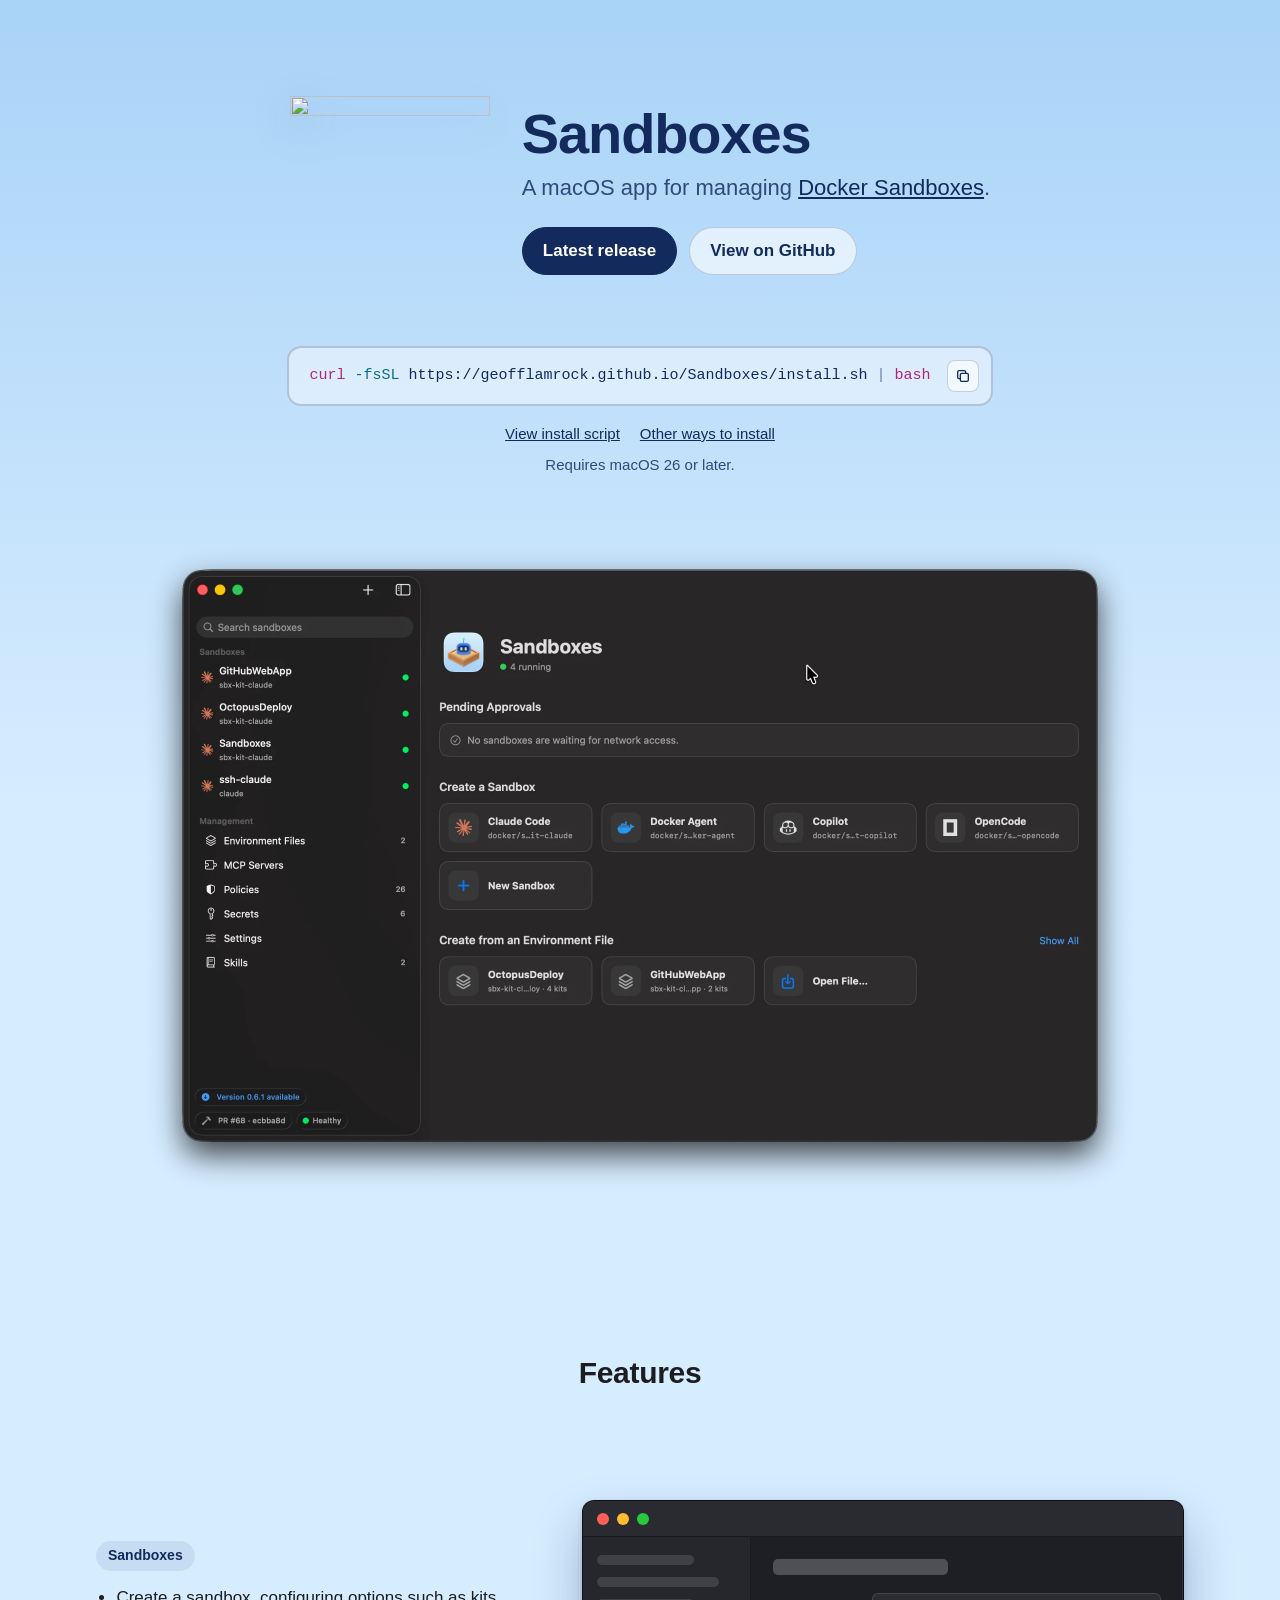
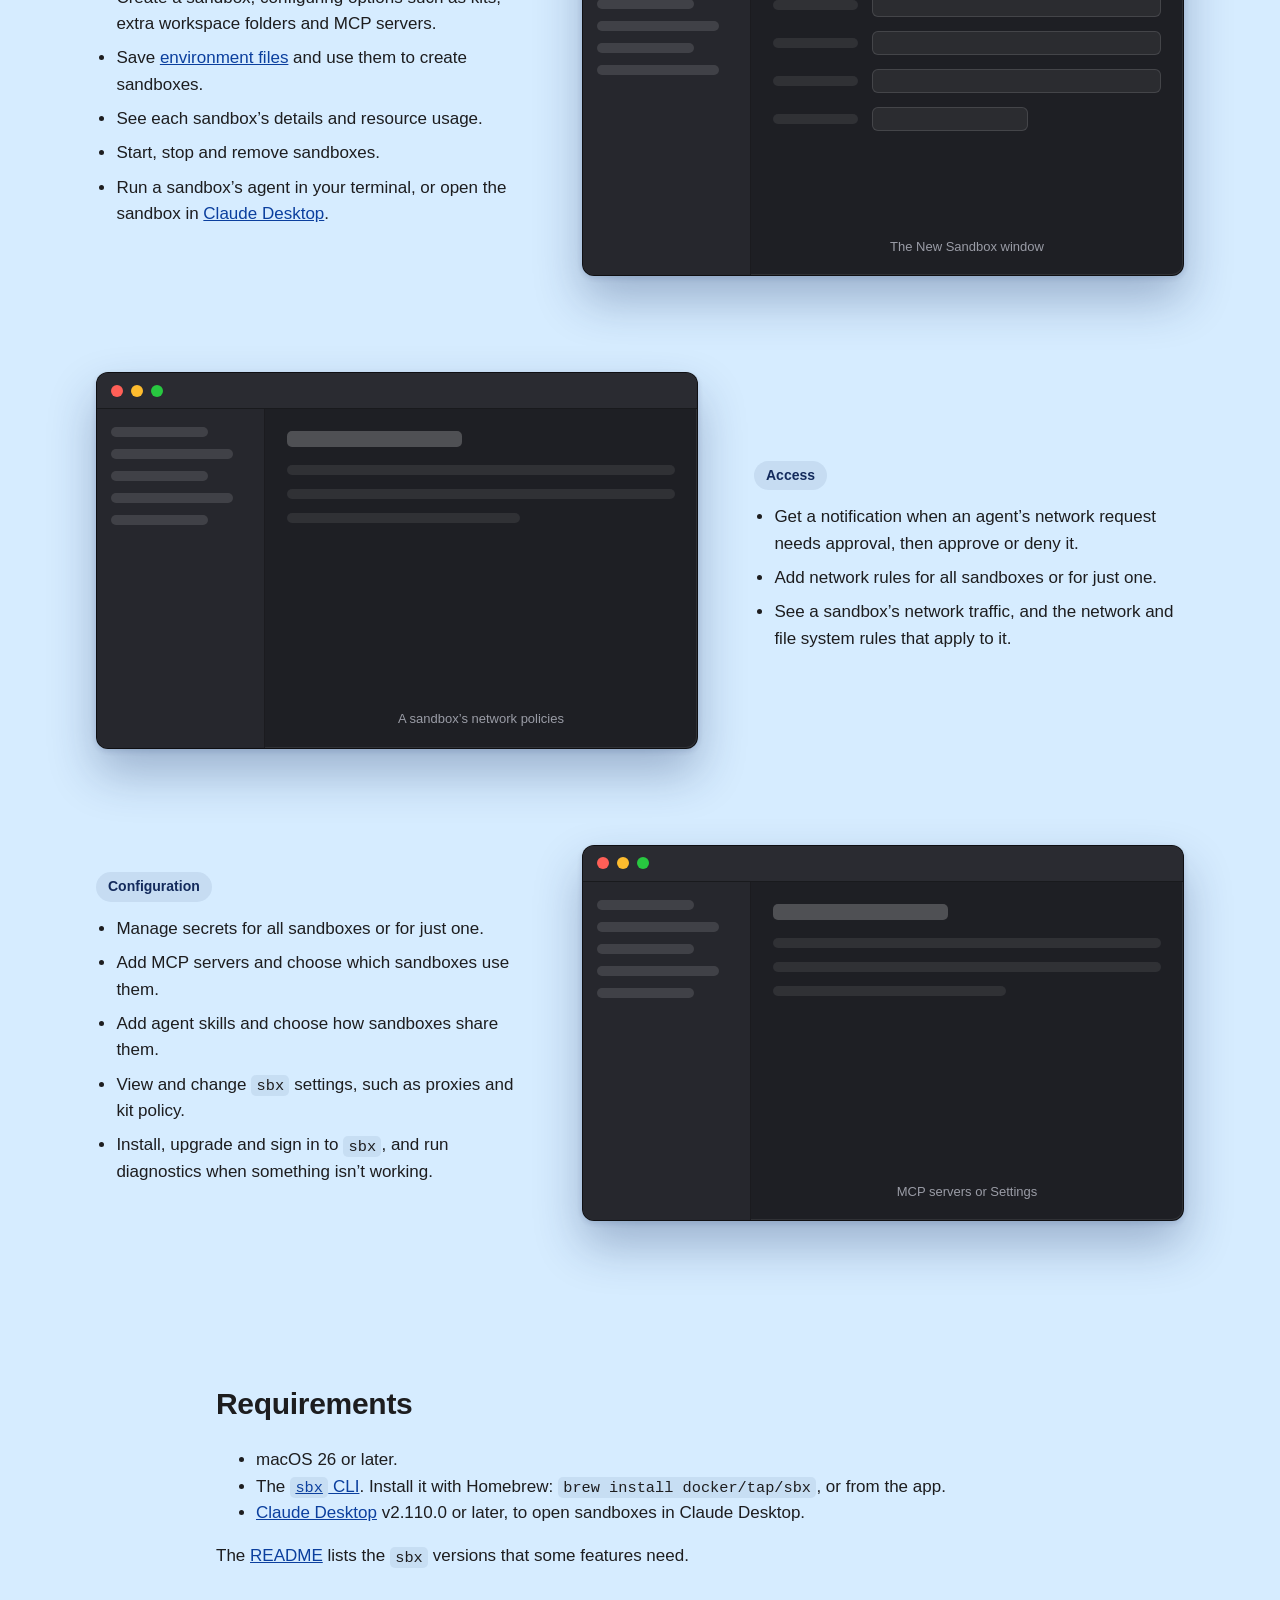
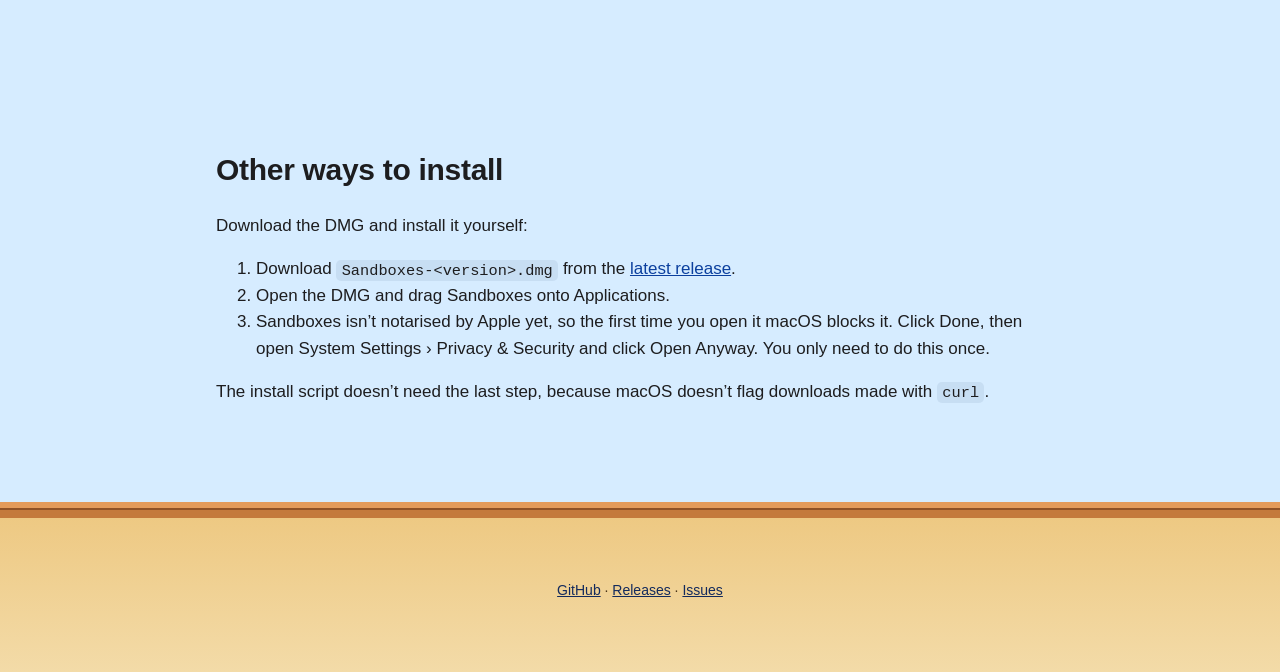
==== site/index.html @ f32b84ef "Remove the website's note about Docker The page's address, install command and GitHub links already " ====
<!doctype html>
<html lang="en">
<head>
  <meta charset="utf-8">
  <meta name="viewport" content="width=device-width, initial-scale=1">
  <title>Sandboxes</title>
  <meta name="description" content="A macOS app for managing Docker Sandboxes.">
  <link rel="icon" href="AppIcon.svg" type="image/svg+xml">
  <link rel="stylesheet" href="style.css">
</head>
<body>
  <header class="hero">
    <div class="inner">
      <div class="brand">
        <img class="artwork" src="AppIconArtwork.svg" alt="" width="200" height="186">
        <div class="brand-text">
          <h1>Sandboxes</h1>
          <p class="tagline">A macOS app for managing <a href="https://docs.docker.com/ai/sandboxes/">Docker Sandboxes</a>.</p>
          <div class="actions">
            <!-- .github/workflows/pages.yml fills in the latest release's version and page when it deploys. -->
            <a id="release" class="button primary" href="https://github.com/geofflamrock/Sandboxes/releases/latest">Latest release</a>
            <a class="button" href="https://github.com/geofflamrock/Sandboxes">View on GitHub</a>
          </div>
        </div>
      </div>

      <div id="install" class="install">
        <div class="install-command">
          <code id="install-command"><span class="tok-cmd">curl</span> <span class="tok-flag">-fsSL</span> <span class="tok-url">https://geofflamrock.github.io/Sandboxes/install.sh</span> <span class="tok-op">|</span> <span class="tok-cmd">bash</span></code>
          <button type="button" class="copy icon" data-copy="install-command" aria-label="Copy" title="Copy">
            <svg class="copy-icon" viewBox="0 0 24 24" aria-hidden="true"><rect x="8" y="8" width="12" height="12" rx="2"/><path d="M16 8V6a2 2 0 0 0-2-2H6a2 2 0 0 0-2 2v8a2 2 0 0 0 2 2h2"/></svg>
            <svg class="done-icon" viewBox="0 0 24 24" aria-hidden="true"><path d="M5 12.5l4.5 4.5L19 7.5"/></svg>
          </button>
        </div>
        <p class="links">
          <a href="https://github.com/geofflamrock/Sandboxes/blob/main/site/install.sh">View install script</a>
          <a href="#other-install">Other ways to install</a>
        </p>
        <p class="note">Requires macOS 26 or later.</p>
      </div>
    </div>

    <div class="inner wide">
      <!-- Window screenshots (Shift-Command-4, then Space) keep their own title
           bar and shadow. Their width and height are in points, half the
           Retina capture's pixels. -->
      <img class="shot main-shot" src="screenshots/main-window.webp" width="1000" height="657" alt="The Sandboxes main window, with four running sandboxes in the sidebar, and buttons to create a sandbox from an agent or an environment file">
    </div>
  </header>

  <main>
    <section id="features" class="band">
      <div class="inner wide">
        <h2 class="features-title">Features</h2>

        <div class="feature">
          <div class="feature-text">
            <h3 class="feature-label">Sandboxes</h3>
            <ul>
              <li>Create a sandbox, configuring options such as kits, extra workspace folders and MCP servers.</li>
              <li>Save <a href="https://docs.docker.com/ai/sandboxes/configuration/environment-files/">environment files</a> and use them to create sandboxes.</li>
              <li>See each sandbox’s details and resource usage.</li>
              <li>Start, stop and remove sandboxes.</li>
              <li>Run a sandbox’s agent in your terminal, or open the sandbox in <a href="https://claude.ai/download">Claude Desktop</a>.</li>
            </ul>
          </div>
          <figure class="window" role="img" aria-label="Screenshot to come: The New Sandbox window">
            <div class="window-bar"><span class="lights" aria-hidden="true"><i></i><i></i><i></i></span></div>
            <div class="window-body" aria-hidden="true">
              <div class="window-sidebar"><i></i><i></i><i></i><i></i><i></i><i></i></div>
              <div class="window-content form">
                <b></b>
                <div class="form-row"><i></i><u></u></div>
                <div class="form-row"><i></i><u></u></div>
                <div class="form-row"><i></i><u></u></div>
                <div class="form-row"><i></i><u class="short"></u></div>
                <span class="window-label">The New Sandbox window</span>
              </div>
            </div>
          </figure>
        </div>

        <div class="feature reverse">
          <div class="feature-text">
            <h3 class="feature-label">Access</h3>
            <ul>
              <li>Get a notification when an agent’s network request needs approval, then approve or deny it.</li>
              <li>Add network rules for all sandboxes or for just one.</li>
              <li>See a sandbox’s network traffic, and the network and file system rules that apply to it.</li>
            </ul>
          </div>
          <figure class="window" role="img" aria-label="Screenshot to come: A sandbox’s network policies">
            <div class="window-bar"><span class="lights" aria-hidden="true"><i></i><i></i><i></i></span></div>
            <div class="window-body" aria-hidden="true">
              <div class="window-sidebar"><i></i><i></i><i></i><i></i><i></i></div>
              <div class="window-content"><b></b><i></i><i></i><i class="short"></i><span class="window-label">A sandbox’s network policies</span></div>
            </div>
          </figure>
        </div>

        <div class="feature">
          <div class="feature-text">
            <h3 class="feature-label">Configuration</h3>
            <ul>
              <li>Manage secrets for all sandboxes or for just one.</li>
              <li>Add MCP servers and choose which sandboxes use them.</li>
              <li>Add agent skills and choose how sandboxes share them.</li>
              <li>View and change <code>sbx</code> settings, such as proxies and kit policy.</li>
              <li>Install, upgrade and sign in to <code>sbx</code>, and run diagnostics when something isn’t working.</li>
            </ul>
          </div>
          <figure class="window" role="img" aria-label="Screenshot to come: MCP servers or Settings">
            <div class="window-bar"><span class="lights" aria-hidden="true"><i></i><i></i><i></i></span></div>
            <div class="window-body" aria-hidden="true">
              <div class="window-sidebar"><i></i><i></i><i></i><i></i><i></i></div>
              <div class="window-content"><b></b><i></i><i></i><i class="short"></i><span class="window-label">MCP servers or Settings</span></div>
            </div>
          </figure>
        </div>
      </div>
    </section>

    <section id="requirements" class="band">
      <div class="inner">
        <h2>Requirements</h2>
        <ul>
          <li>macOS 26 or later.</li>
          <li>The <a href="https://docs.docker.com/ai/sandboxes/"><code>sbx</code> CLI</a>. Install it with Homebrew: <code>brew install docker/tap/sbx</code>, or from the app.</li>
          <li><a href="https://claude.ai/download">Claude Desktop</a> v2.110.0 or later, to open sandboxes in Claude Desktop.</li>
        </ul>
        <p>The <a href="https://github.com/geofflamrock/Sandboxes#requirements">README</a> lists the <code>sbx</code> versions that some features need.</p>
      </div>
    </section>

    <section id="other-install" class="band">
      <div class="inner">
        <h2>Other ways to install</h2>
        <p>Download the DMG and install it yourself:</p>
        <ol>
          <li>Download <code>Sandboxes-&lt;version&gt;.dmg</code> from the <a href="https://github.com/geofflamrock/Sandboxes/releases/latest">latest release</a>.</li>
          <li>Open the DMG and drag Sandboxes onto Applications.</li>
          <li>Sandboxes isn’t notarised by Apple yet, so the first time you open it macOS blocks it. Click Done, then open System Settings › Privacy &amp; Security and click Open Anyway. You only need to do this once.</li>
        </ol>
        <p>The install script doesn’t need the last step, because macOS doesn’t flag downloads made with <code>curl</code>.</p>
      </div>
    </section>
  </main>

  <footer>
    <div class="inner">
      <p><a href="https://github.com/geofflamrock/Sandboxes">GitHub</a> · <a href="https://github.com/geofflamrock/Sandboxes/releases">Releases</a> · <a href="https://github.com/geofflamrock/Sandboxes/issues">Issues</a></p>
    </div>
  </footer>

  <script>
    for (const button of document.querySelectorAll("button.copy")) {
      button.addEventListener("click", () => {
        const text = document.getElementById(button.dataset.copy).textContent;
        navigator.clipboard.writeText(text).then(() => {
          // Show a tick for a moment.
          button.classList.add("copied");
          setTimeout(() => { button.classList.remove("copied"); }, 1500);
        });
      });
    }
  </script>
</body>
</html>
---- site/style.css ----
/* Colours come from the app icon: the sky (#D6ECFF to #A9D3F7), the robot's
   navy visor (#132A5C) and blues, and the sand and wood. */
:root {
  /* Light only, so the sky looks the same everywhere. */
  color-scheme: light;
  --text: #1d1d1f;
  --muted: #3d4a5c;
  --border: rgb(19 42 92 / 0.18);
  /* Darker than the icon's blue so links are readable on the sky. */
  --accent: #0b3f9e;
  --code-bg: rgb(19 42 92 / 0.07);
  --surface: #ffffff;
  /* Like a real sky, the page is darkest at the top: the icon's darker sky
     fades to its light sky, which continues down to the footer. The footer
     is the sandbox: a wooden rim like the icon's, then its sand. */
  --sky-dark: #a9d3f7;
  --sky-light: #d6ecff;
  --sand-top: #edc77f;
  --sand-bottom: #f3dba8;
  --wood-top: #e39b5b;
  --wood-side: #c47a3c;
  --wood-seam: #8f5226;
  --sand-text: #4a3418;
  /* The header's text and controls, which sit on the sky. */
  --hero-text: #132a5c;
  --hero-muted: #2f4a7a;
  --button-bg: rgb(255 255 255 / 0.6);
  --button-border: rgb(19 42 92 / 0.2);
  --button-hover: rgb(255 255 255 / 0.9);
  --primary-bg: #132a5c;
  --primary-text: #ffffff;
  --command-bg: rgb(255 255 255 / 0.45);
  --command-border: rgb(19 42 92 / 0.22);
  --tok-cmd: #b4237a;
  --tok-flag: #0b6e86;
  --tok-op: #6b7fa6;
  --copied: #1e8e4e;
}

* {
  box-sizing: border-box;
}

html {
  scroll-behavior: smooth;
}

/* The sky lightens from the top until a little below the header. The column
   layout keeps the footer at the bottom of a window taller than the page. */
body {
  display: flex;
  flex-direction: column;
  min-height: 100vh;
  margin: 0;
  background: linear-gradient(var(--sky-dark), var(--sky-light) 800px) top / 100% 800px no-repeat var(--sky-light);
  color: var(--text);
  font: 17px/1.55 -apple-system, BlinkMacSystemFont, "SF Pro Text", "Helvetica Neue", Helvetica, Arial, sans-serif;
}

a {
  color: var(--accent);
}

code {
  font: 0.9em ui-monospace, "SF Mono", Menlo, monospace;
  background: var(--code-bg);
  padding: 0.1em 0.35em;
  border-radius: 5px;
}

.inner {
  max-width: 880px;
  margin: 0 auto;
  padding: 0 16px;
}

/* Wider, for the feature rows with screenshots. */
.inner.wide {
  max-width: 1120px;
}

.hero {
  color: var(--hero-text);
  padding: 96px 0 72px;
}

.hero a {
  color: var(--hero-text);
}

.brand {
  display: flex;
  align-items: center;
  justify-content: center;
  gap: 32px;
}

.artwork {
  flex: none;
  width: 200px;
  height: auto;
  filter: drop-shadow(0 12px 20px rgb(19 42 92 / 0.18));
}

h1 {
  font-size: 56px;
  line-height: 1.1;
  letter-spacing: -0.02em;
  margin: 0 0 6px;
}

.tagline {
  font-size: 22px;
  color: var(--hero-muted);
  margin: 0 0 22px;
}

.actions {
  display: flex;
  flex-wrap: wrap;
  gap: 12px;
}

.button {
  display: inline-block;
  padding: 10px 20px;
  border-radius: 999px;
  border: 1px solid var(--button-border);
  background: var(--button-bg);
  color: var(--hero-text);
  font-weight: 600;
  text-decoration: none;
}

.hero .button.primary {
  background: var(--primary-bg);
  border-color: var(--primary-bg);
  color: var(--primary-text);
}

.install {
  display: flex;
  flex-direction: column;
  align-items: center;
  margin-top: 64px;
}

.install .links {
  justify-content: center;
  margin: 16px 0 0;
}

.note {
  color: var(--hero-muted);
  font-size: 15px;
  margin: 8px 0 0;
}

/* A translucent box on the sky, only as wide as the command. The command
   wraps rather than scrolls on narrow windows, breaking inside the URL only
   when it doesn't fit on a line of its own. */
.install-command {
  display: flex;
  align-items: center;
  gap: 16px;
  width: fit-content;
  max-width: 100%;
  padding: 12px 12px 12px 20px;
  background: var(--command-bg);
  border: 2px solid var(--command-border);
  border-radius: 14px;
  backdrop-filter: blur(8px);
}

.install-command code {
  min-width: 0;
  overflow-wrap: anywhere;
  font-size: 15px;
  line-height: 1.6;
  padding: 0;
  background: none;
  color: var(--hero-text);
}

.tok-cmd {
  color: var(--tok-cmd);
}

.tok-flag {
  color: var(--tok-flag);
}

.tok-url {
  color: var(--hero-text);
}

.tok-op {
  color: var(--tok-op);
}

.links {
  display: flex;
  flex-wrap: wrap;
  gap: 8px 20px;
  font-size: 15px;
}

.band {
  position: relative;
  padding: 80px 0;
}

h2 {
  font-size: 30px;
  letter-spacing: -0.01em;
  margin: 0 0 20px;
}

/* One heading over all the feature rows, centred over both columns. */
.features-title {
  margin-bottom: 56px;
  text-align: center;
}

/* Each row has a small label rather than a heading of its own. */
.feature-label {
  display: inline-block;
  margin: 0 0 14px;
  padding: 4px 12px;
  border-radius: 999px;
  background: rgb(19 42 92 / 0.08);
  color: var(--hero-text);
  font-size: 14px;
  font-weight: 600;
}

/* Feature rows: text on one side and a screenshot on the other, switching
   sides each row. On phones the text comes first, then the screenshot. */
.feature {
  display: grid;
  grid-template-columns: minmax(0, 5fr) minmax(0, 7fr);
  align-items: center;
  gap: 56px;
  padding: 48px 0;
}

/* The section's own padding spaces the first and last rows. */
.feature:first-child {
  padding-top: 0;
}

.feature:last-child {
  padding-bottom: 0;
}

.feature.reverse {
  grid-template-columns: minmax(0, 7fr) minmax(0, 5fr);
}

.feature.reverse .feature-text {
  order: 2;
}

.feature ul {
  margin: 0;
  padding-left: 1.2em;
}

.feature li {
  margin-bottom: 8px;
}

/* A real window screenshot includes its own title bar and shadow. */
.shot {
  display: block;
  width: 100%;
  height: auto;
}

/* A placeholder drawn as a macOS window in dark mode, to match the
   screenshots: a title bar with the window controls, a sidebar and a few
   lines of content. */
.window {
  display: flex;
  flex-direction: column;
  aspect-ratio: 16 / 10;
  margin: 0;
  background: #1e1f24;
  border: 1px solid rgb(0 0 0 / 0.5);
  border-radius: 12px;
  box-shadow: 0 24px 48px rgb(19 42 92 / 0.3), 0 2px 6px rgb(19 42 92 / 0.15), inset 0 0 0 1px rgb(255 255 255 / 0.08);
  overflow: hidden;
}

.window-bar {
  display: flex;
  flex: none;
  align-items: center;
  height: 36px;
  padding-left: 14px;
  background: #2a2b31;
  border-bottom: 1px solid rgb(0 0 0 / 0.4);
}

.lights {
  display: flex;
  gap: 8px;
}

.lights i {
  width: 12px;
  height: 12px;
  border-radius: 50%;
  background: #ff5f57;
}

.lights i:nth-child(2) {
  background: #febc2e;
}

.lights i:nth-child(3) {
  background: #28c840;
}

.window-body {
  display: flex;
  flex: 1;
  min-height: 0;
}

.window-sidebar {
  display: flex;
  flex-direction: column;
  gap: 12px;
  width: 28%;
  padding: 18px 14px;
  background: #26272d;
  border-right: 1px solid rgb(0 0 0 / 0.3);
}

.window-sidebar i,
.window-content i,
.window-content b {
  display: block;
  height: 10px;
  border-radius: 5px;
  background: rgb(255 255 255 / 0.12);
}

.window-sidebar i:nth-child(odd) {
  width: 70%;
}

.window-sidebar i:nth-child(even) {
  width: 88%;
}

.window-content {
  position: relative;
  display: flex;
  flex: 1;
  flex-direction: column;
  gap: 14px;
  padding: 22px;
}

.window-content b {
  width: 45%;
  height: 16px;
  margin-bottom: 4px;
  background: rgb(255 255 255 / 0.22);
}

.window-content i {
  background: rgb(255 255 255 / 0.08);
}

.window-content i.short {
  width: 60%;
}

/* The New Sandbox window's form: a label and a field on each row. */
.form-row {
  display: flex;
  align-items: center;
  gap: 14px;
}

.window-content .form-row i {
  flex: none;
  width: 22%;
}

.form-row u {
  display: block;
  flex: 1;
  height: 24px;
  border: 1px solid rgb(255 255 255 / 0.12);
  border-radius: 6px;
  background: rgb(255 255 255 / 0.06);
}

.form-row u.short {
  flex: 0 0 40%;
}

/* The main window's screenshot, centred below the install command. */
.main-shot {
  max-width: 1000px;
  margin: 64px auto 0;
}

.window-label {
  position: absolute;
  right: 0;
  bottom: 18px;
  left: 0;
  color: #9a9ca6;
  font-size: 13px;
  text-align: center;
}

.copy {
  flex: none;
  font: inherit;
  font-size: 14px;
  padding: 5px 12px;
  border-radius: 999px;
  border: 1px solid var(--border);
  background: var(--surface);
  color: var(--text);
  cursor: pointer;
}

.copy.icon {
  display: grid;
  place-items: center;
  width: 32px;
  height: 32px;
  padding: 0;
  border-radius: 8px;
  border-color: var(--button-border);
  background: var(--button-bg);
  color: var(--hero-text);
}

.copy.icon:hover {
  background: var(--button-hover);
}

.copy.icon svg {
  width: 16px;
  height: 16px;
  fill: none;
  stroke: currentColor;
  stroke-width: 2;
  stroke-linecap: round;
  stroke-linejoin: round;
}

.copy.icon .done-icon,
.copy.icon.copied .copy-icon {
  display: none;
}

.copy.icon.copied .done-icon {
  display: block;
  color: var(--copied);
}

/* The footer is the sandbox: the rim's top and front, with a seam between
   them as on the icon's walls, then the sand, lighter towards the bottom. */
footer {
  margin-top: auto;
  background:
    linear-gradient(var(--wood-top) 0 6px, var(--wood-seam) 6px 8px, var(--wood-side) 8px 16px) top / 100% 16px no-repeat,
    linear-gradient(var(--sand-top), var(--sand-bottom)) var(--sand-bottom);
  color: var(--sand-text);
  text-align: center;
  font-size: 14px;
  padding: 64px 0 56px;
}

footer a {
  color: var(--hero-text);
}

/* Sections slide up and fade in as they scroll into view, tied to the scroll
   position, so they slide back out when scrolled up again. Screenshots start
   a little after their text. Browsers without scroll-driven animations, and
   visitors with Reduce Motion on, see everything in place. Each one starts
   as it comes into view and settles once it's a little way up the window, so
   the movement happens where it can be seen; that's early enough for the
   sections near the bottom of the page to finish too. */
@keyframes slide-up {
  from {
    opacity: 0;
    transform: translateY(24px);
  }
}

@supports (animation-timeline: view()) {
  @media (prefers-reduced-motion: no-preference) {
    .features-title,
    .feature-text,
    .feature > .window,
    .feature > .shot,
    #requirements .inner,
    #other-install .inner {
      animation: slide-up ease-out both;
      animation-timeline: view();
      animation-range: entry 10% cover 25%;
    }

    .feature > .window,
    .feature > .shot {
      animation-range: entry 20% cover 32%;
    }
  }
}

/* When the page loads, the sandbox rises into place, then the title, the
   install command and the main screenshot fade up one after another. The
   sandbox has settled before the robot starts peeking out of it at 1.2
   seconds (PEEK_DELAY in scripts/generate-app-icon.py). */
@keyframes fade-up {
  from {
    opacity: 0;
    transform: translateY(12px);
  }
}

@keyframes rise-in {
  from {
    opacity: 0;
    transform: translateY(20px) scale(0.94);
  }
}

@media (prefers-reduced-motion: no-preference) {
  .artwork {
    animation: rise-in 0.7s cubic-bezier(0.2, 0.8, 0.3, 1) both;
  }

  .brand-text,
  .install,
  .main-shot {
    animation: fade-up 0.6s ease-out both;
  }

  .brand-text {
    animation-delay: 0.15s;
  }

  .install {
    animation-delay: 0.3s;
  }

  .main-shot {
    animation-delay: 0.45s;
  }
}

/* Below this width two columns get too narrow, so the rows stack. */
@media (max-width: 820px) {
  .feature,
  .feature.reverse {
    grid-template-columns: minmax(0, 1fr);
    gap: 24px;
    padding: 32px 0;
  }

  .feature.reverse .feature-text {
    order: 0;
  }
}

@media (max-width: 640px) {
  .hero {
    padding: 56px 0 48px;
  }

  .brand {
    flex-direction: column;
    gap: 16px;
    text-align: center;
  }

  .artwork {
    width: 150px;
  }

  .actions {
    justify-content: center;
  }

  h1 {
    font-size: 42px;
  }

  .tagline {
    font-size: 19px;
  }

  .band {
    padding: 56px 0;
  }

  .main-shot {
    margin-top: 40px;
  }
}
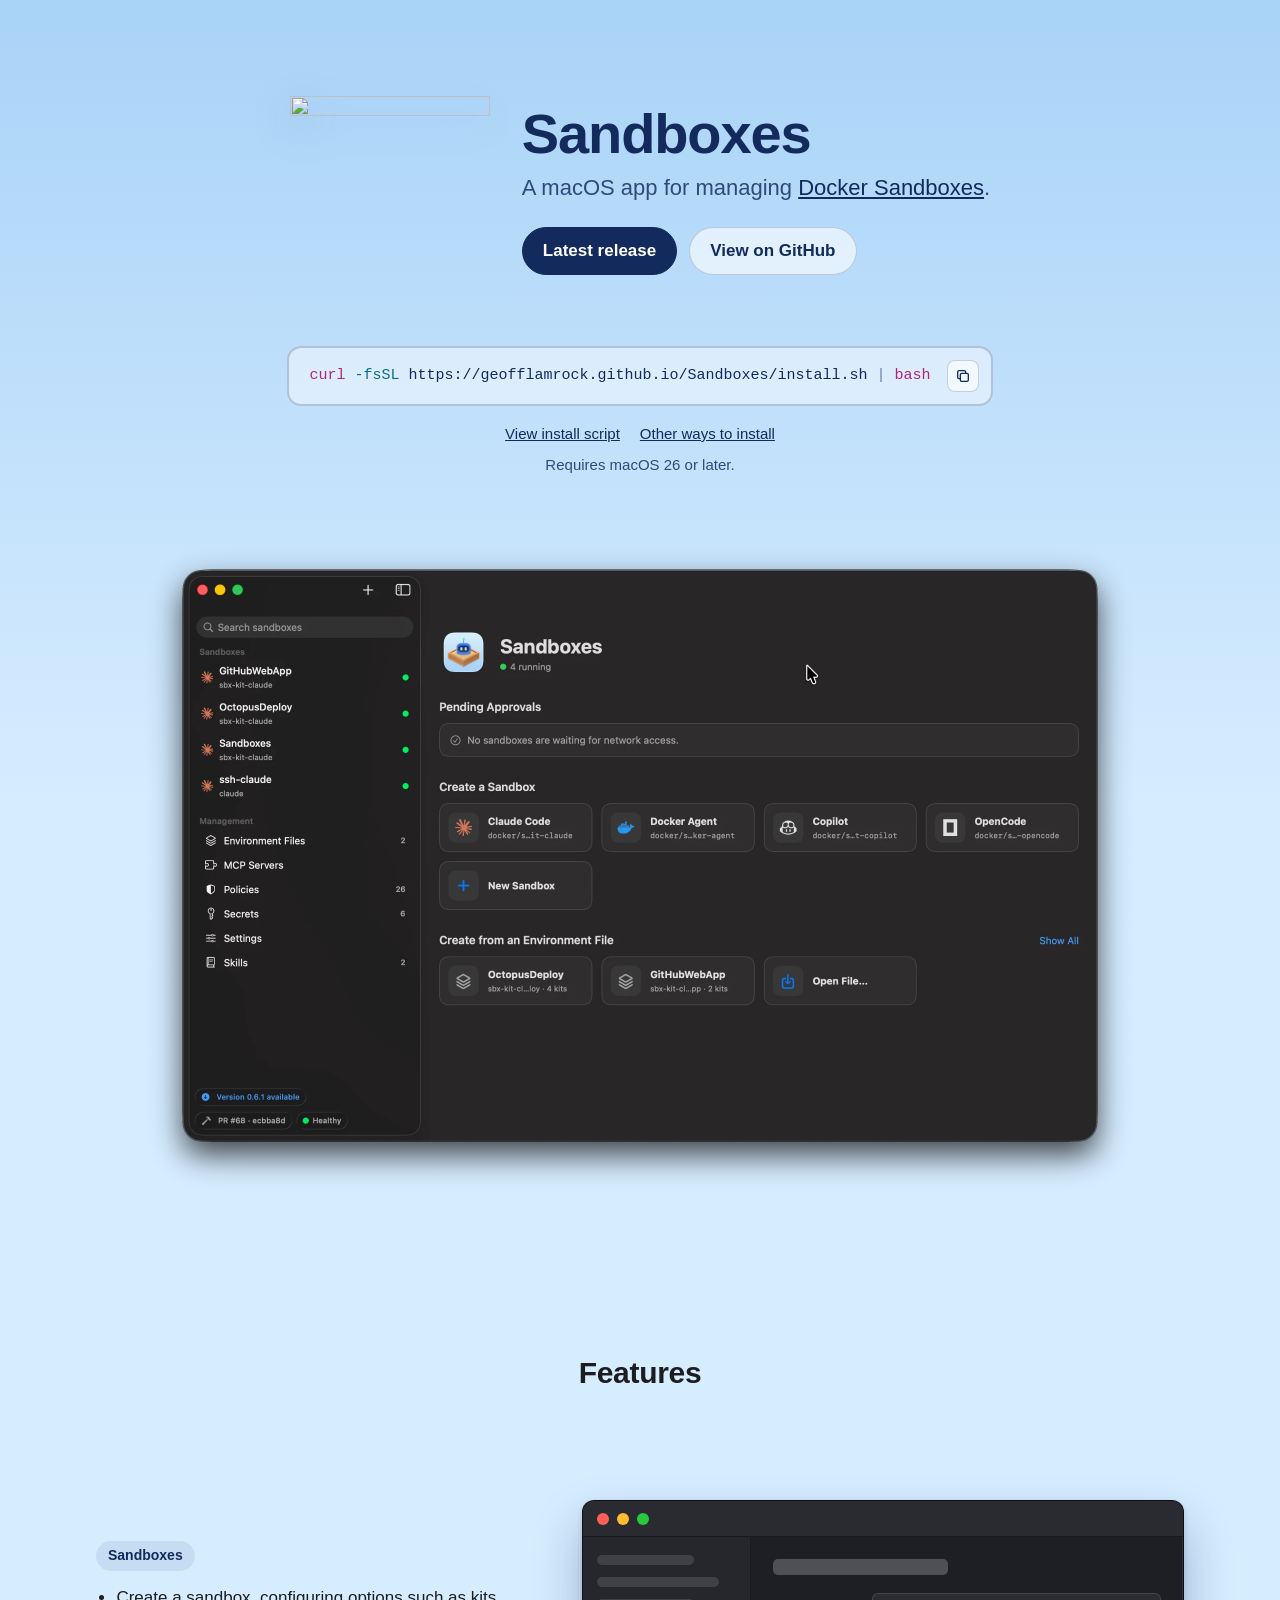
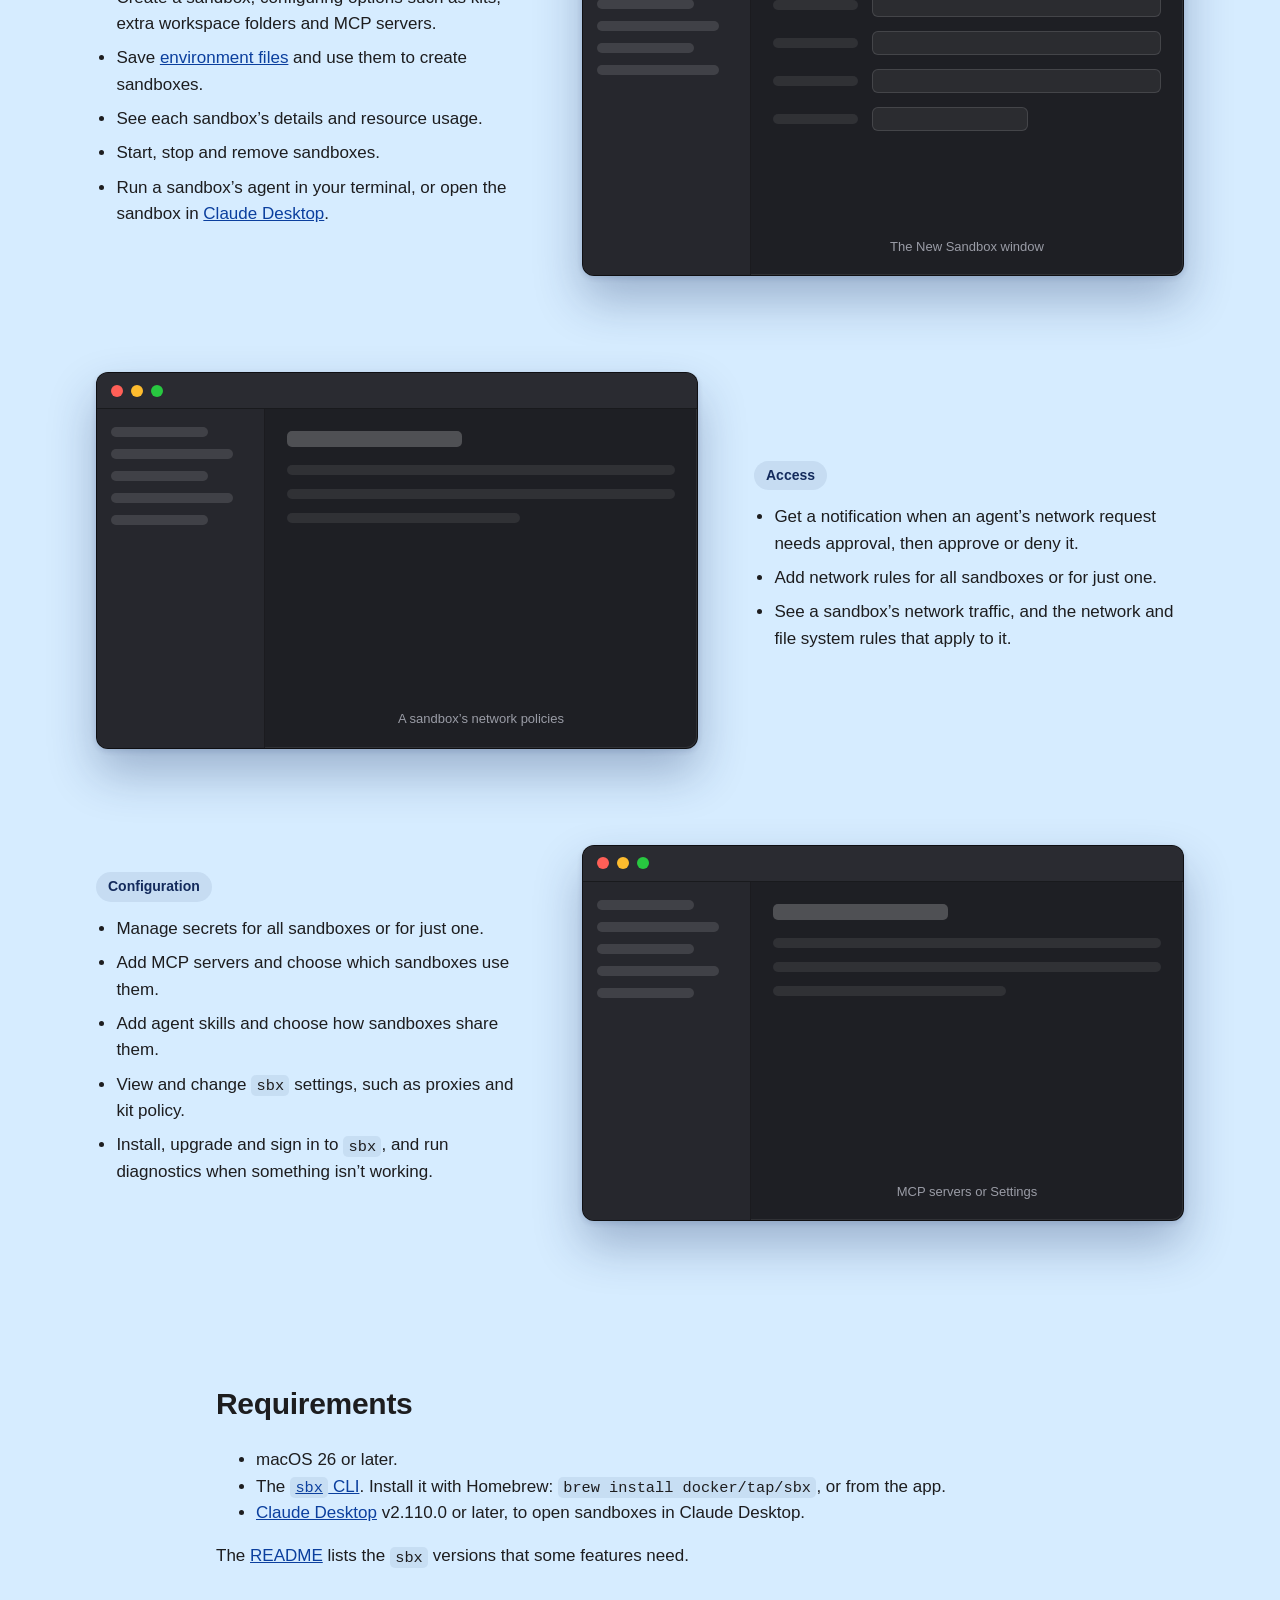
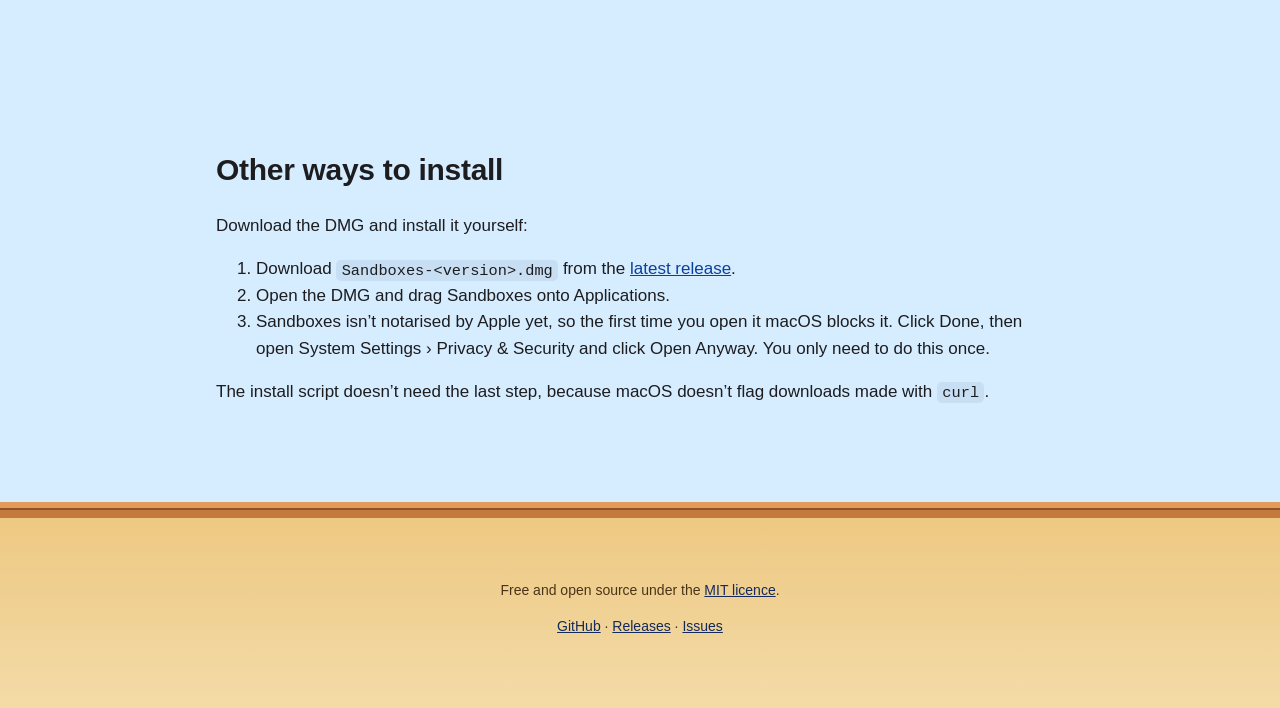
==== commit 5c87a73c: "Release Sandboxes under the MIT licence Co-Authored-By: Claude Opus 5.5 <noreply@anthropic.com>" ====
--- a/site/index.html
+++ b/site/index.html
@@ -148,6 +148,7 @@
 
   <footer>
     <div class="inner">
+      <p>Free and open source under the <a href="https://github.com/geofflamrock/Sandboxes/blob/main/LICENSE">MIT licence</a>.</p>
       <p><a href="https://github.com/geofflamrock/Sandboxes">GitHub</a> · <a href="https://github.com/geofflamrock/Sandboxes/releases">Releases</a> · <a href="https://github.com/geofflamrock/Sandboxes/issues">Issues</a></p>
     </div>
   </footer>
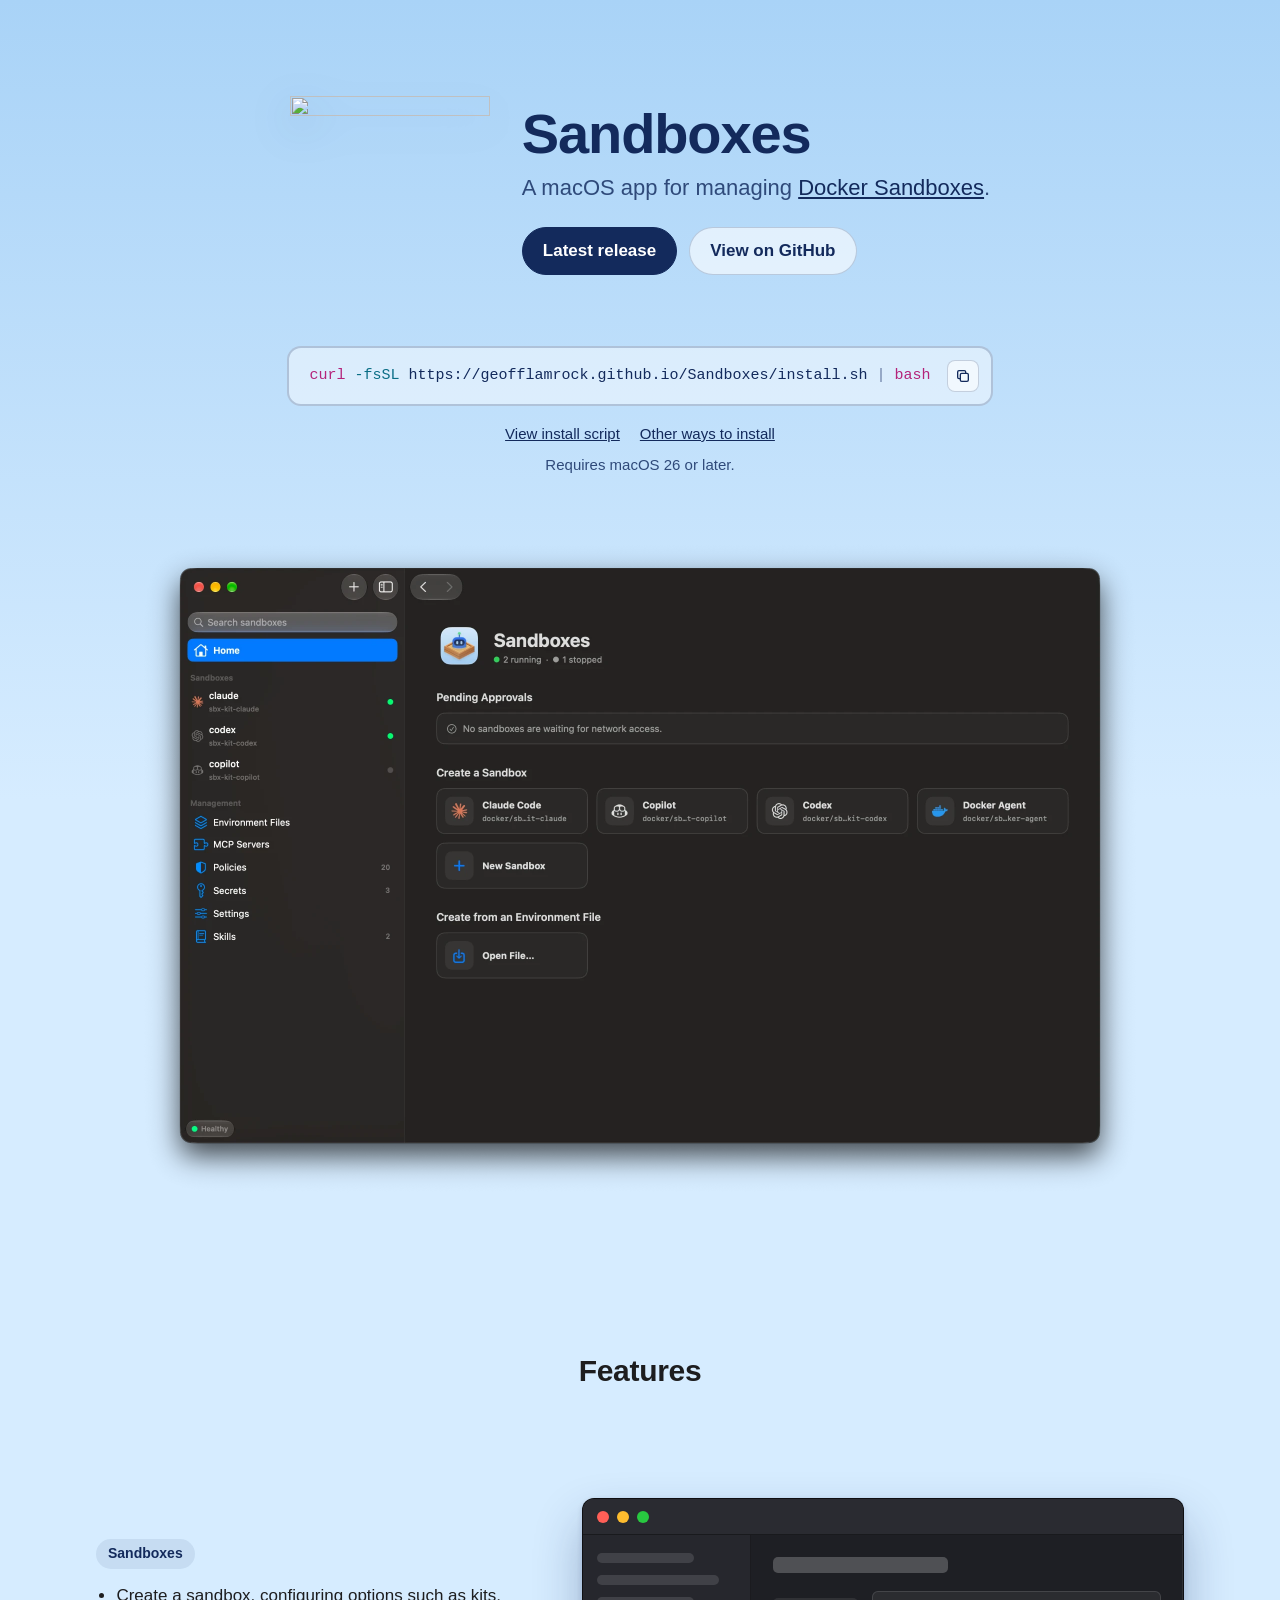
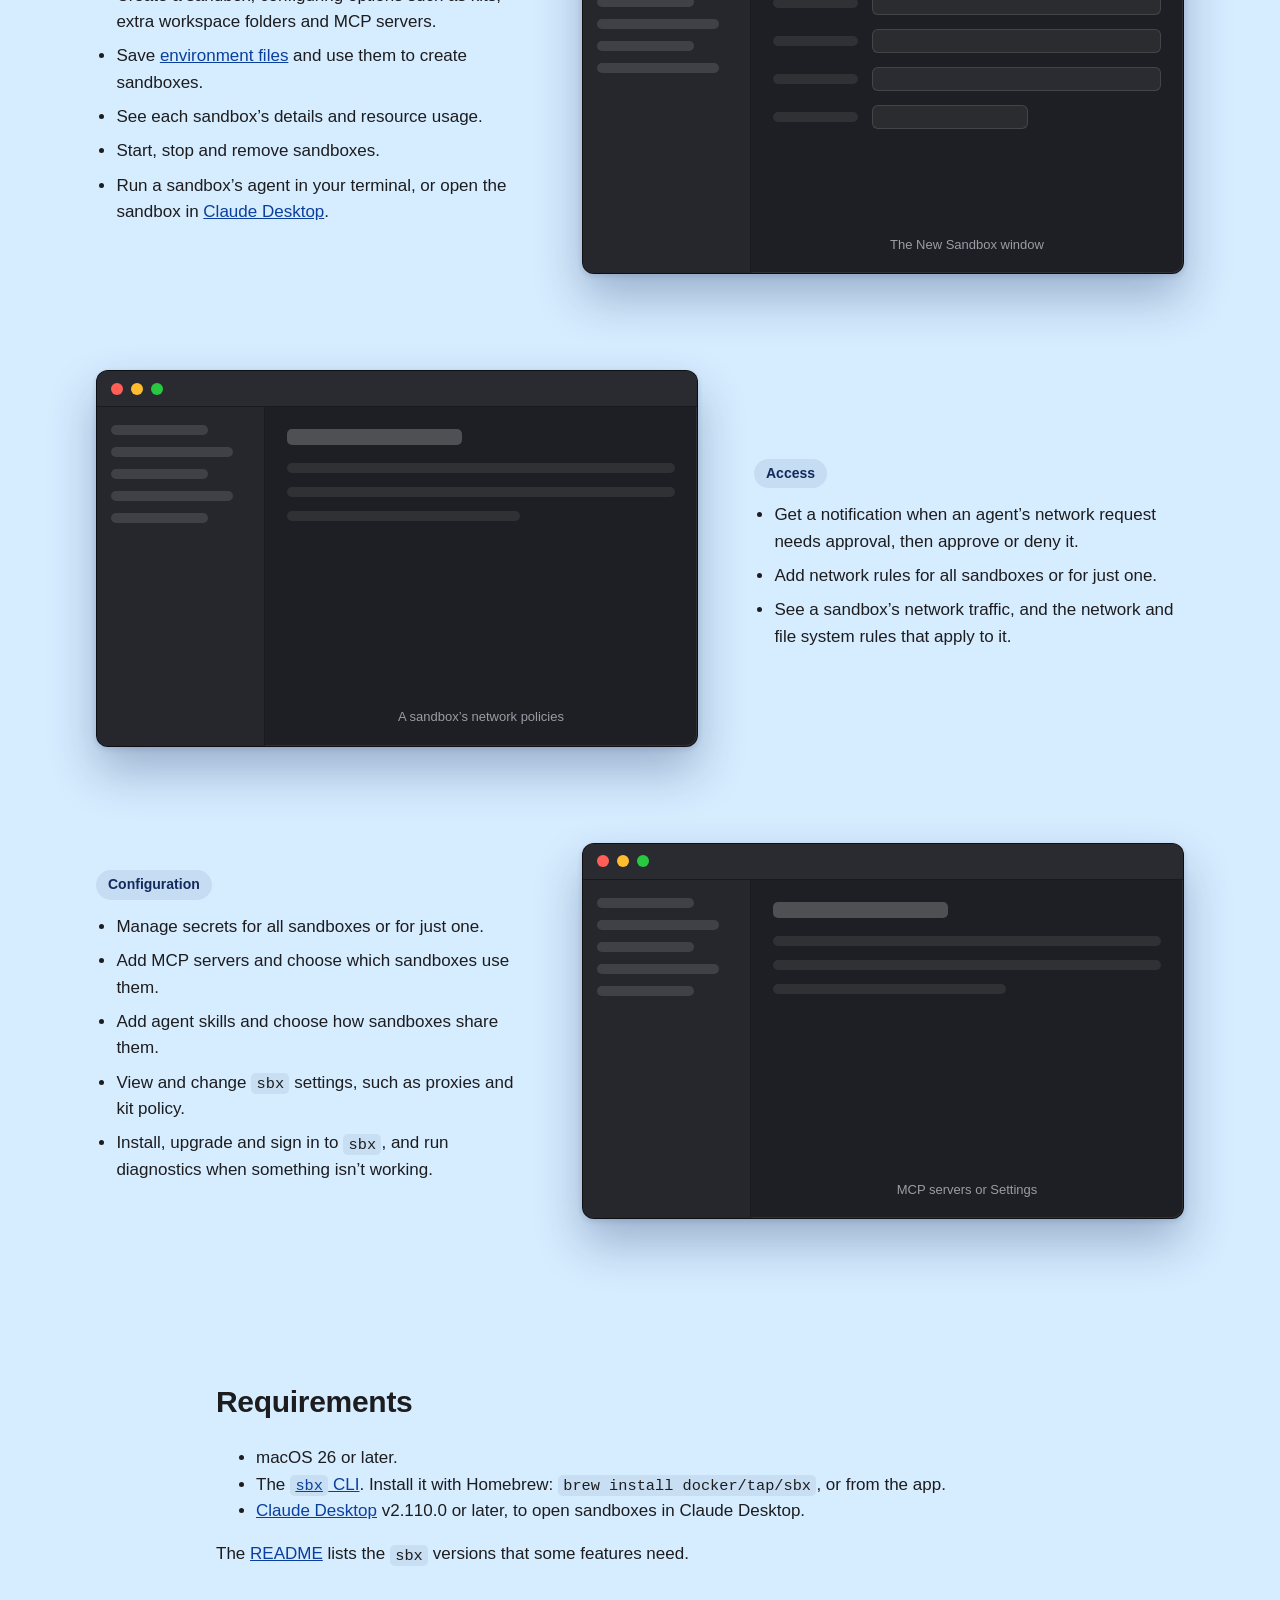
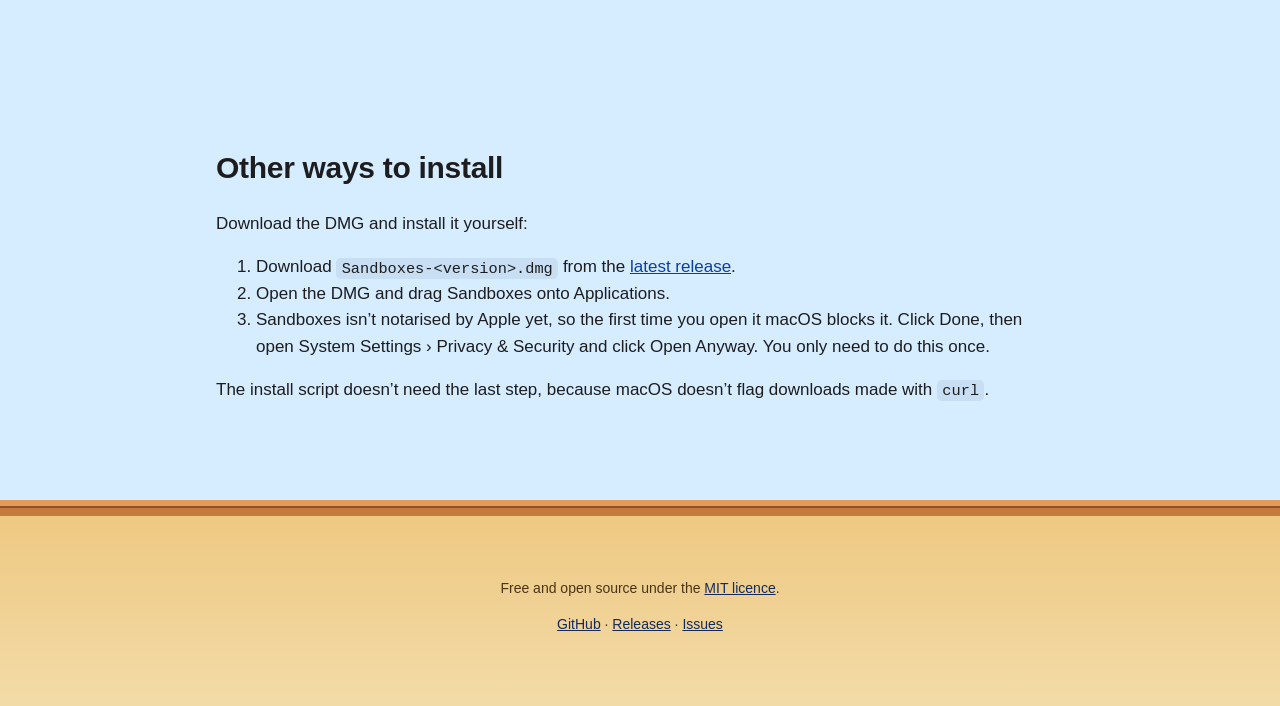
==== commit 735e5fb0: "Use a real screenshot of the main window on the website Co-Authored-By: Claude Opus 5.5 <noreply@ant" ====
--- a/site/index.html
+++ b/site/index.html
@@ -44,7 +44,7 @@
       <!-- Window screenshots (Shift-Command-4, then Space) keep their own title
            bar and shadow. Their width and height are in points, half the
            Retina capture's pixels. -->
-      <img class="shot main-shot" src="screenshots/main-window.webp" width="1000" height="657" alt="The Sandboxes main window, with four running sandboxes in the sidebar, and buttons to create a sandbox from an agent or an environment file">
+      <img class="shot main-shot" src="screenshots/main-window.webp" width="1000" height="655" alt="The Sandboxes main window, with three sandboxes in the sidebar, two of them running, and buttons to create a sandbox from an agent or an environment file">
     </div>
   </header>
 
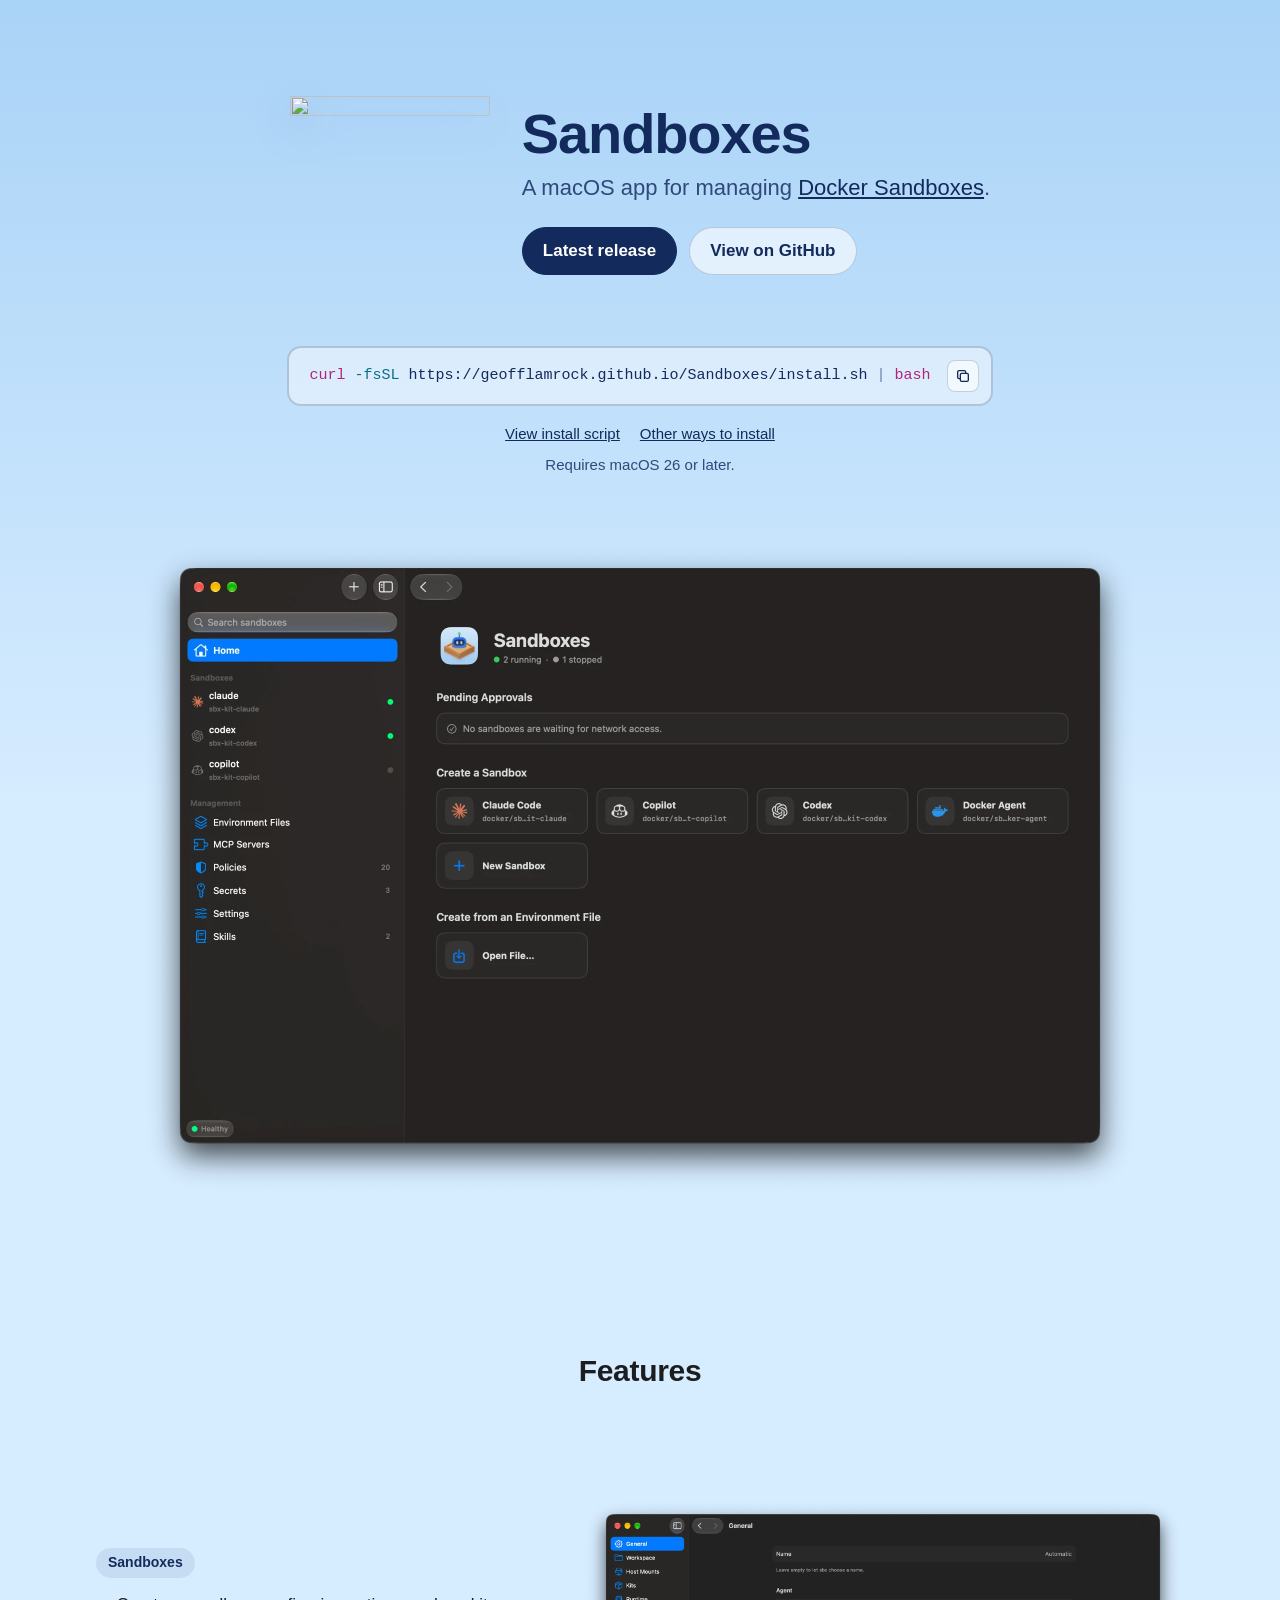
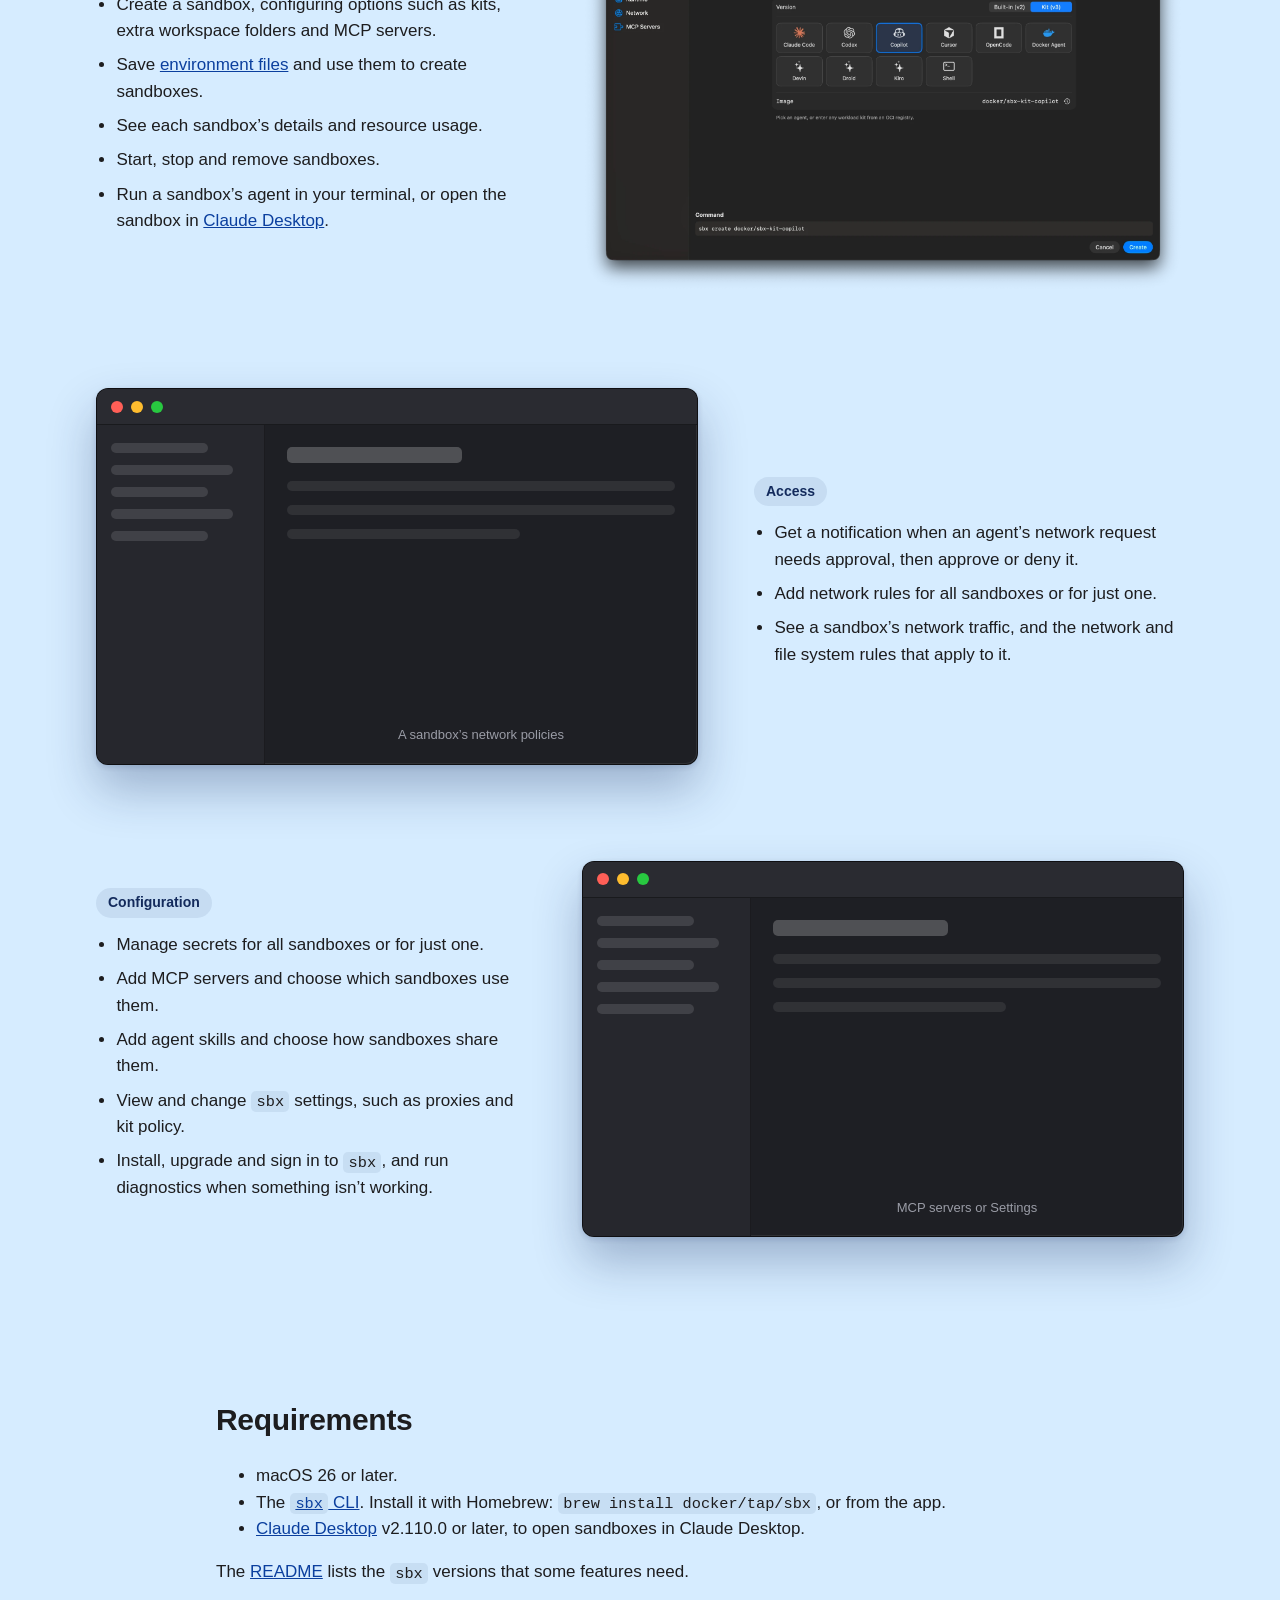
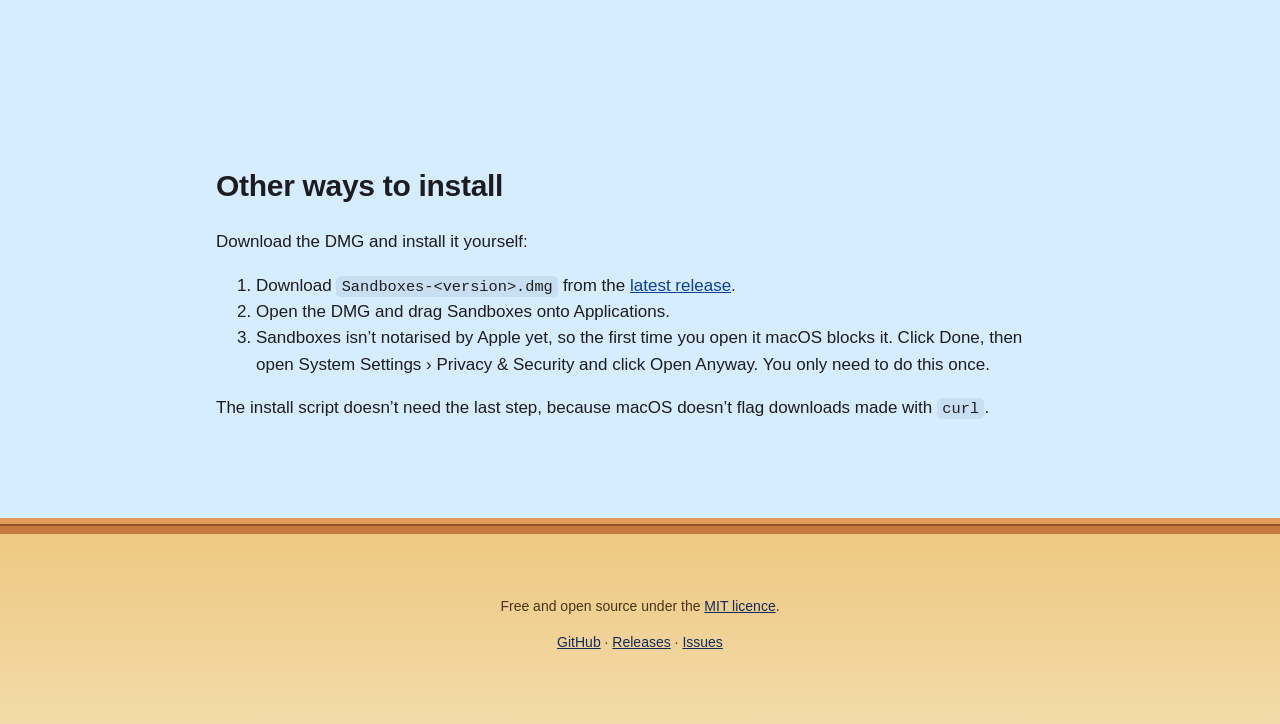
==== commit 44118e29: "Show the New Sandbox window on the website Co-Authored-By: Claude Opus 5.5 <noreply@anthropic.com>" ====
--- a/site/index.html
+++ b/site/index.html
@@ -64,20 +64,7 @@
               <li>Run a sandbox’s agent in your terminal, or open the sandbox in <a href="https://claude.ai/download">Claude Desktop</a>.</li>
             </ul>
           </div>
-          <figure class="window" role="img" aria-label="Screenshot to come: The New Sandbox window">
-            <div class="window-bar"><span class="lights" aria-hidden="true"><i></i><i></i><i></i></span></div>
-            <div class="window-body" aria-hidden="true">
-              <div class="window-sidebar"><i></i><i></i><i></i><i></i><i></i><i></i></div>
-              <div class="window-content form">
-                <b></b>
-                <div class="form-row"><i></i><u></u></div>
-                <div class="form-row"><i></i><u></u></div>
-                <div class="form-row"><i></i><u></u></div>
-                <div class="form-row"><i></i><u class="short"></u></div>
-                <span class="window-label">The New Sandbox window</span>
-              </div>
-            </div>
-          </figure>
+          <img class="shot" src="screenshots/new-sandbox-window.webp" width="1000" height="655" alt="The New Sandbox window, with Copilot picked from a grid of agents, sections for the workspace, host mounts, kits, runtime, network and MCP servers in the sidebar, and the sbx command it will run">
         </div>
 
         <div class="feature reverse">
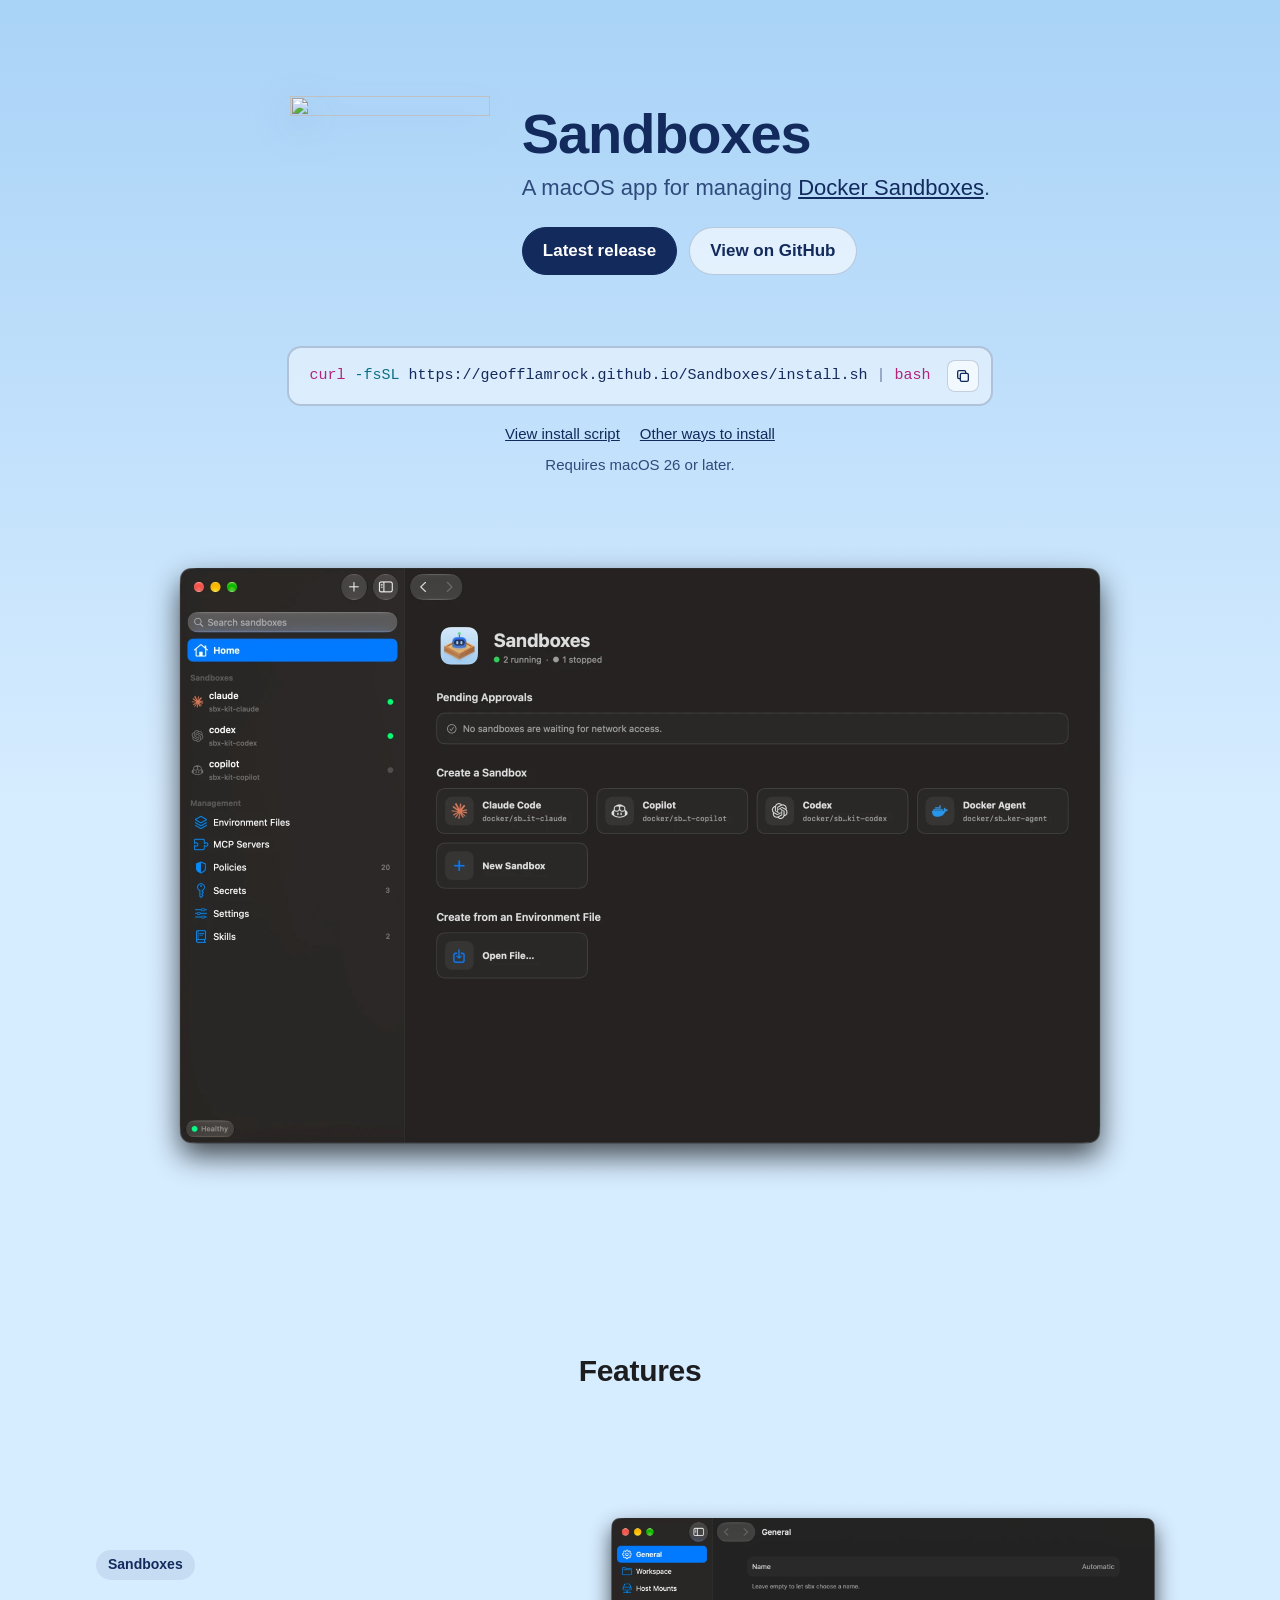
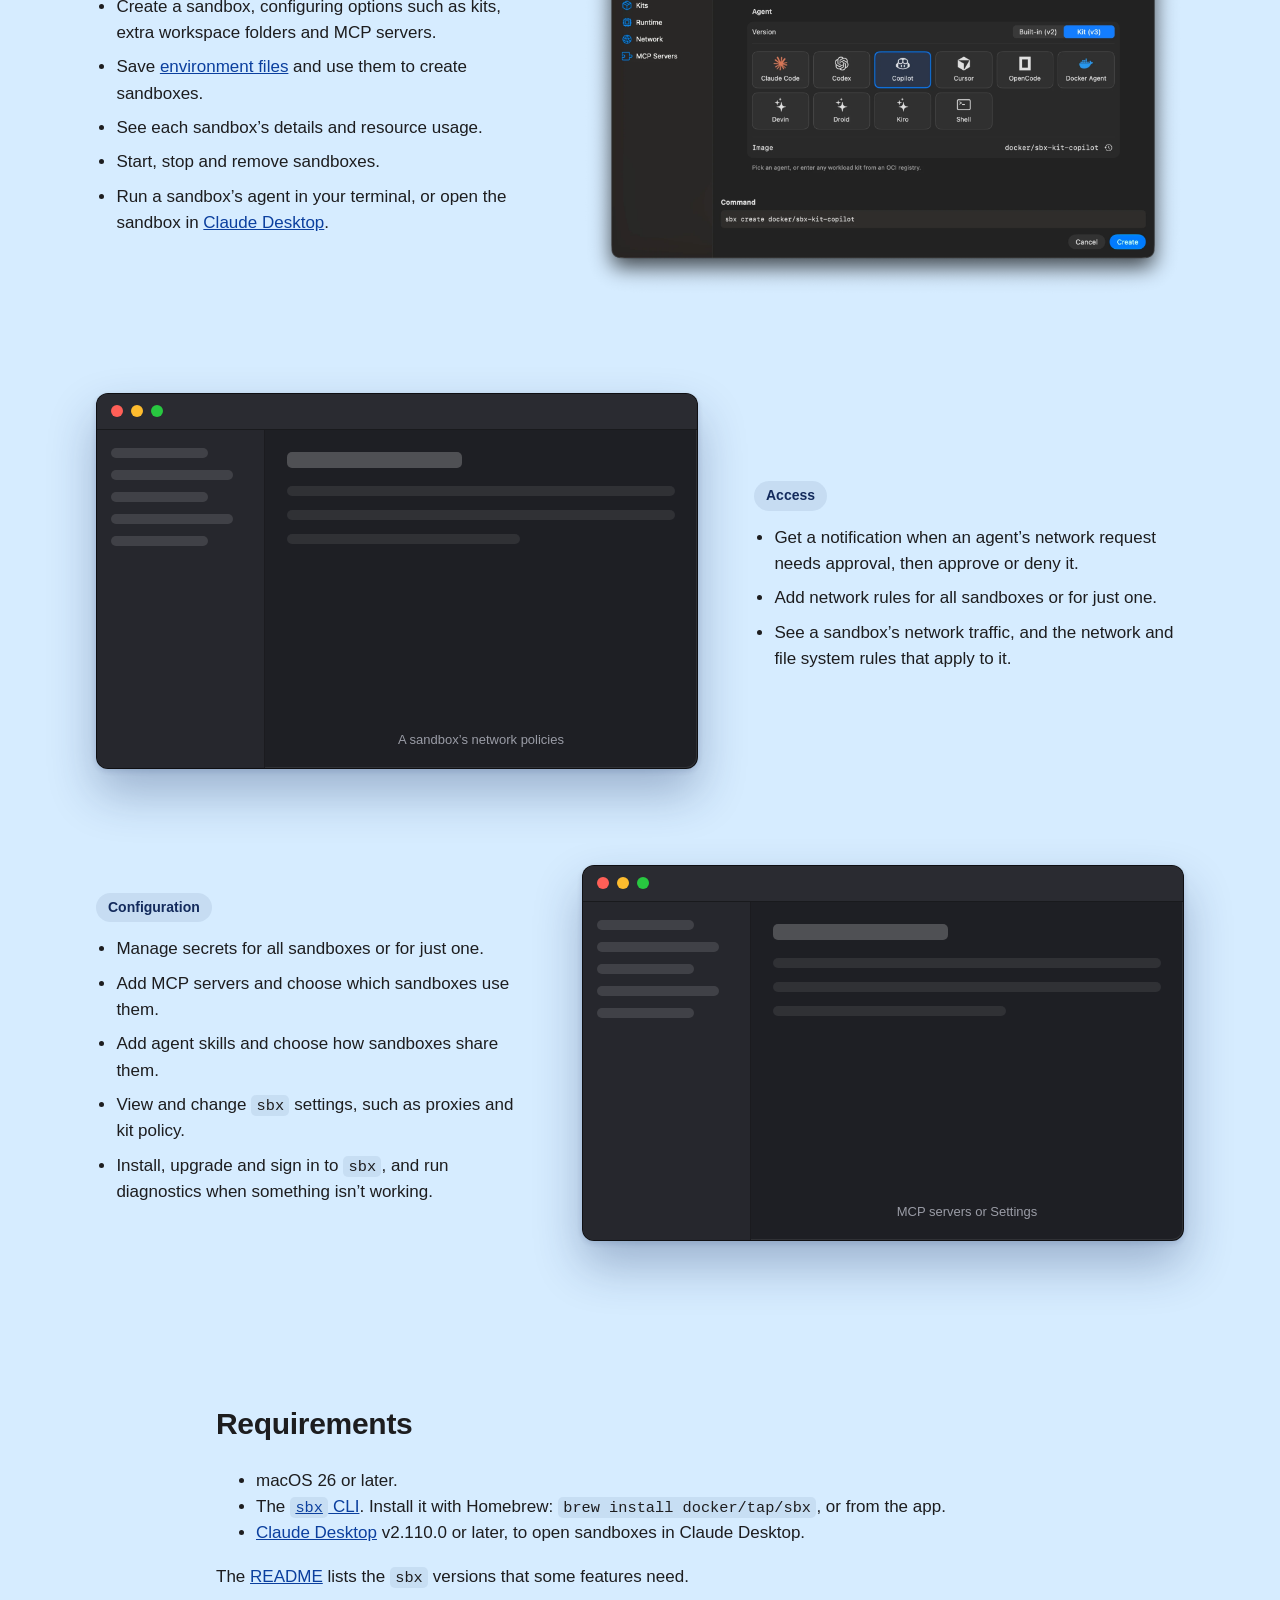
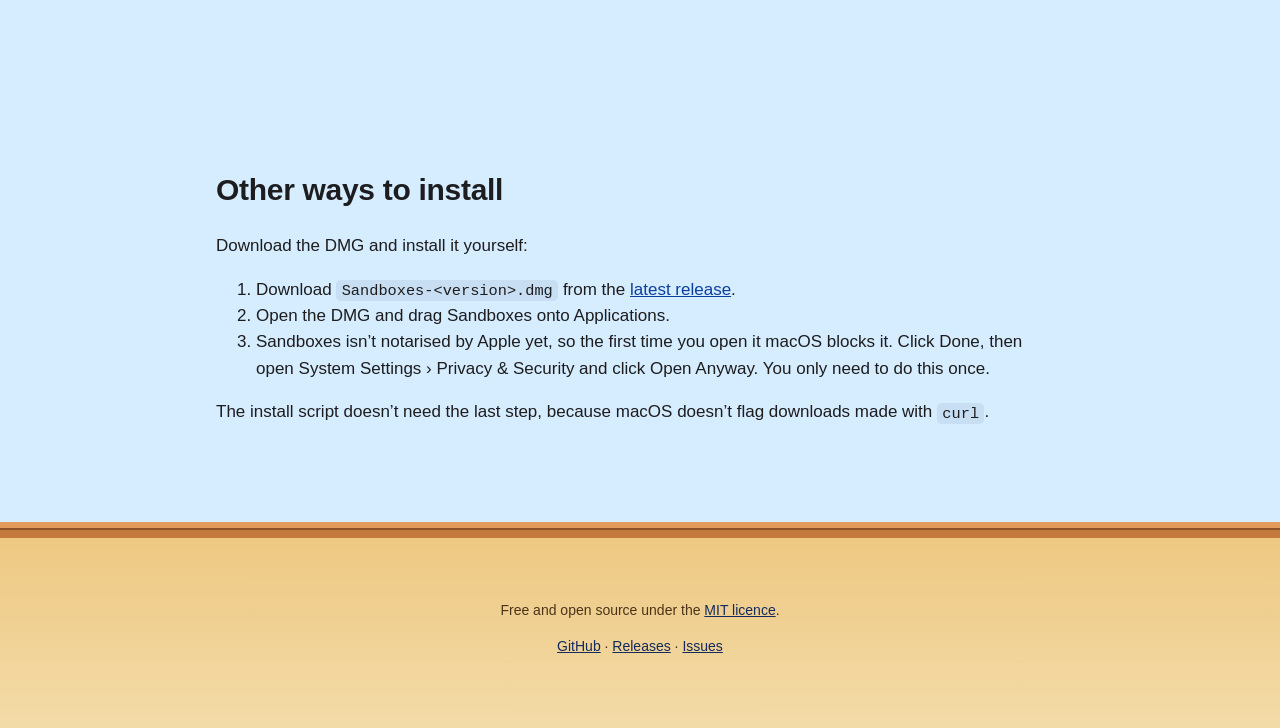
==== commit 4229598b: "Use a tighter New Sandbox window screenshot on the website Co-Authored-By: Claude Opus 5.5 <noreply@" ====
--- a/site/index.html
+++ b/site/index.html
@@ -64,7 +64,7 @@
               <li>Run a sandbox’s agent in your terminal, or open the sandbox in <a href="https://claude.ai/download">Claude Desktop</a>.</li>
             </ul>
           </div>
-          <img class="shot" src="screenshots/new-sandbox-window.webp" width="1000" height="655" alt="The New Sandbox window, with Copilot picked from a grid of agents, sections for the workspace, host mounts, kits, runtime, network and MCP servers in the sidebar, and the sbx command it will run">
+          <img class="shot" src="screenshots/new-sandbox-window.webp" width="1000" height="662" alt="The New Sandbox window, with Copilot picked from a grid of agents, sections for the workspace, host mounts, kits, runtime, network and MCP servers in the sidebar, and the sbx command it will run">
         </div>
 
         <div class="feature reverse">
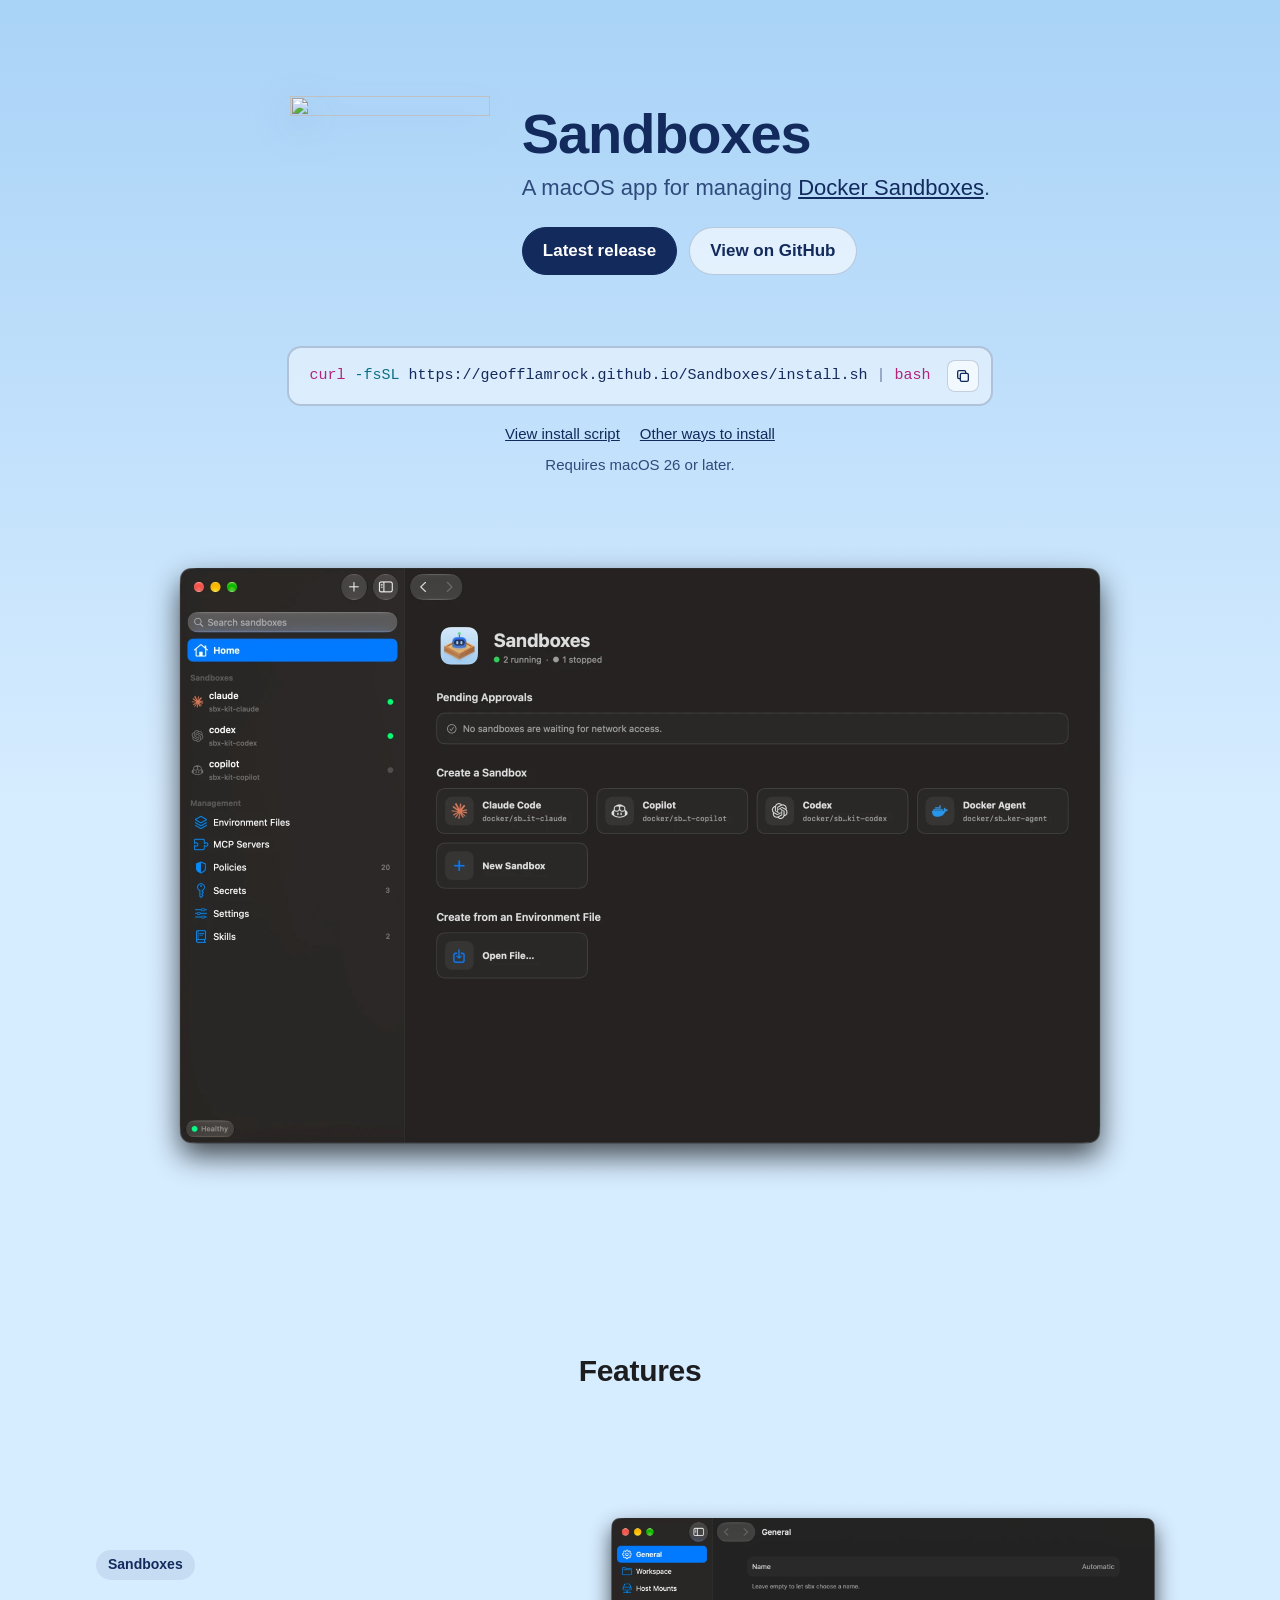
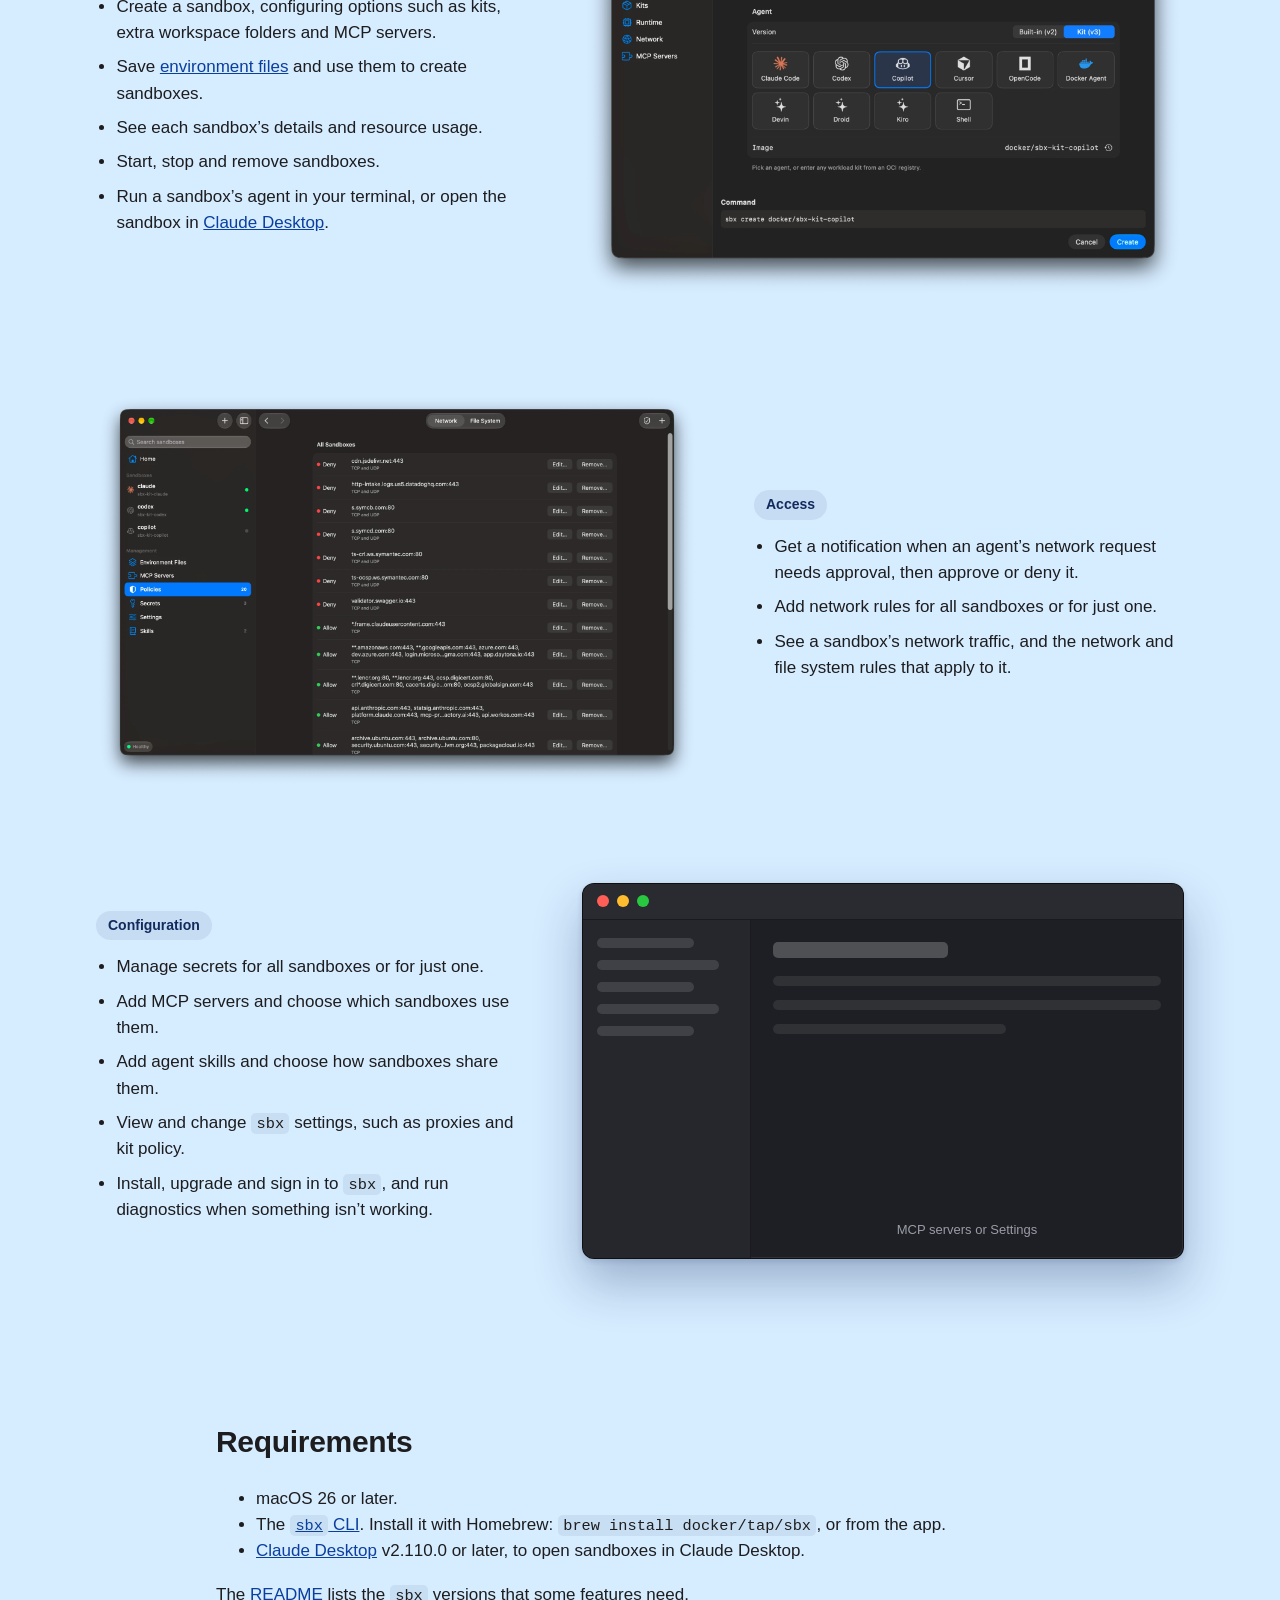
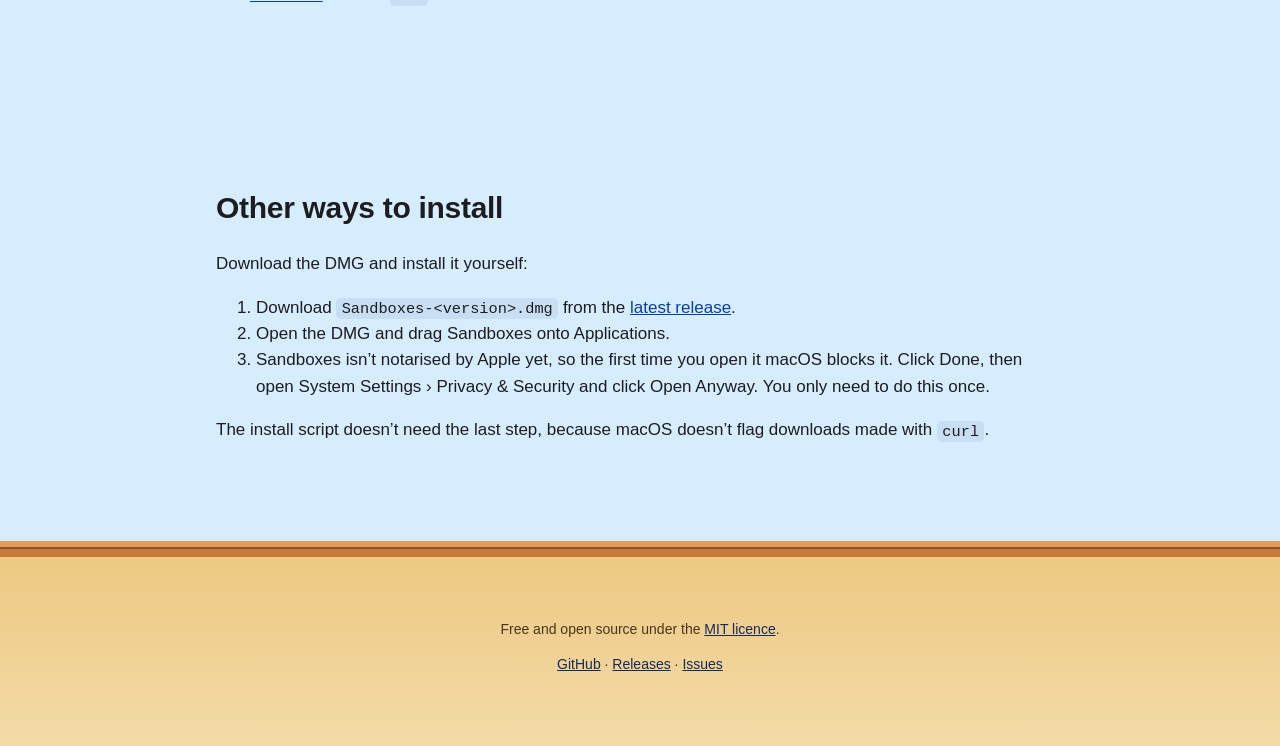
==== commit fbe7a85c: "Show network policies on the website Co-Authored-By: Claude Opus 5.5 <noreply@anthropic.com>" ====
--- a/site/index.html
+++ b/site/index.html
@@ -76,13 +76,7 @@
               <li>See a sandbox’s network traffic, and the network and file system rules that apply to it.</li>
             </ul>
           </div>
-          <figure class="window" role="img" aria-label="Screenshot to come: A sandbox’s network policies">
-            <div class="window-bar"><span class="lights" aria-hidden="true"><i></i><i></i><i></i></span></div>
-            <div class="window-body" aria-hidden="true">
-              <div class="window-sidebar"><i></i><i></i><i></i><i></i><i></i></div>
-              <div class="window-content"><b></b><i></i><i></i><i class="short"></i><span class="window-label">A sandbox’s network policies</span></div>
-            </div>
-          </figure>
+          <img class="shot" src="screenshots/network-policies.webp" width="1000" height="655" alt="The Policies page, listing network rules for all sandboxes, each allowing or denying a list of hosts, with buttons to edit or remove it">
         </div>
 
         <div class="feature">
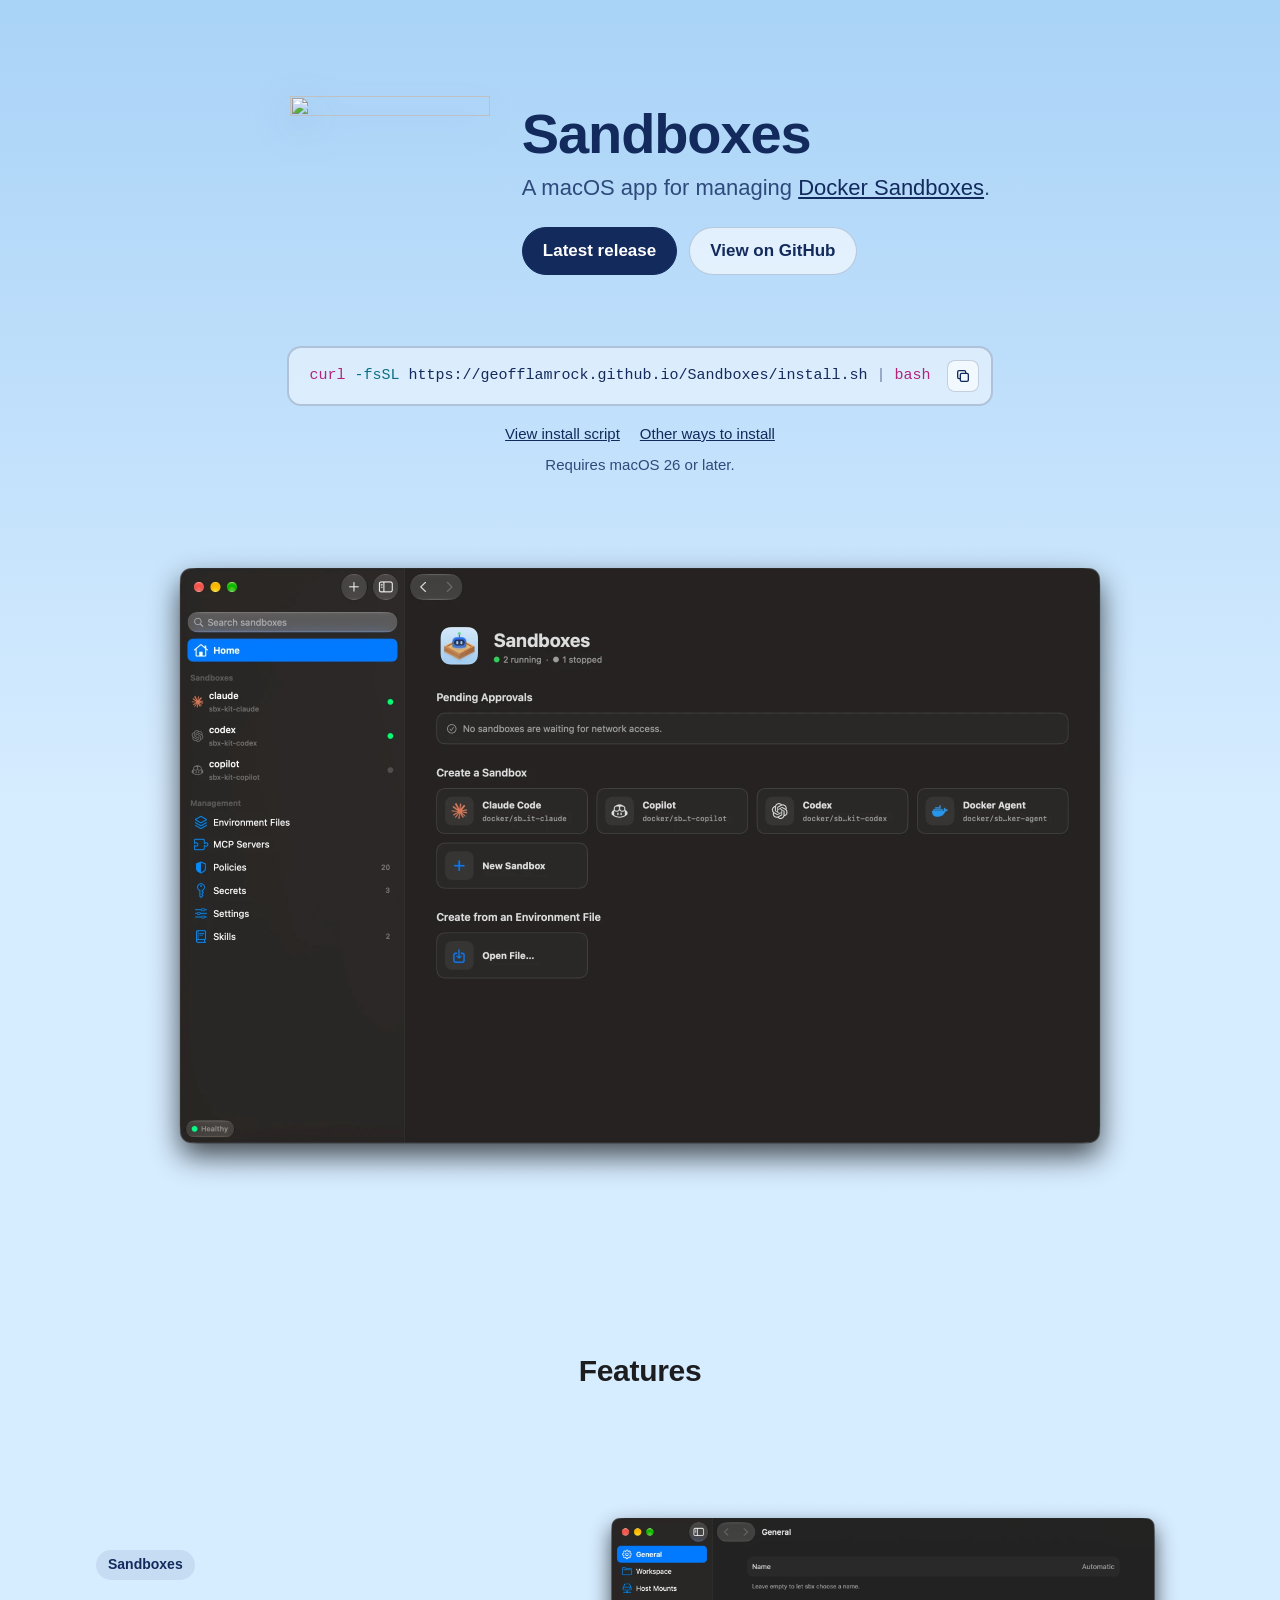
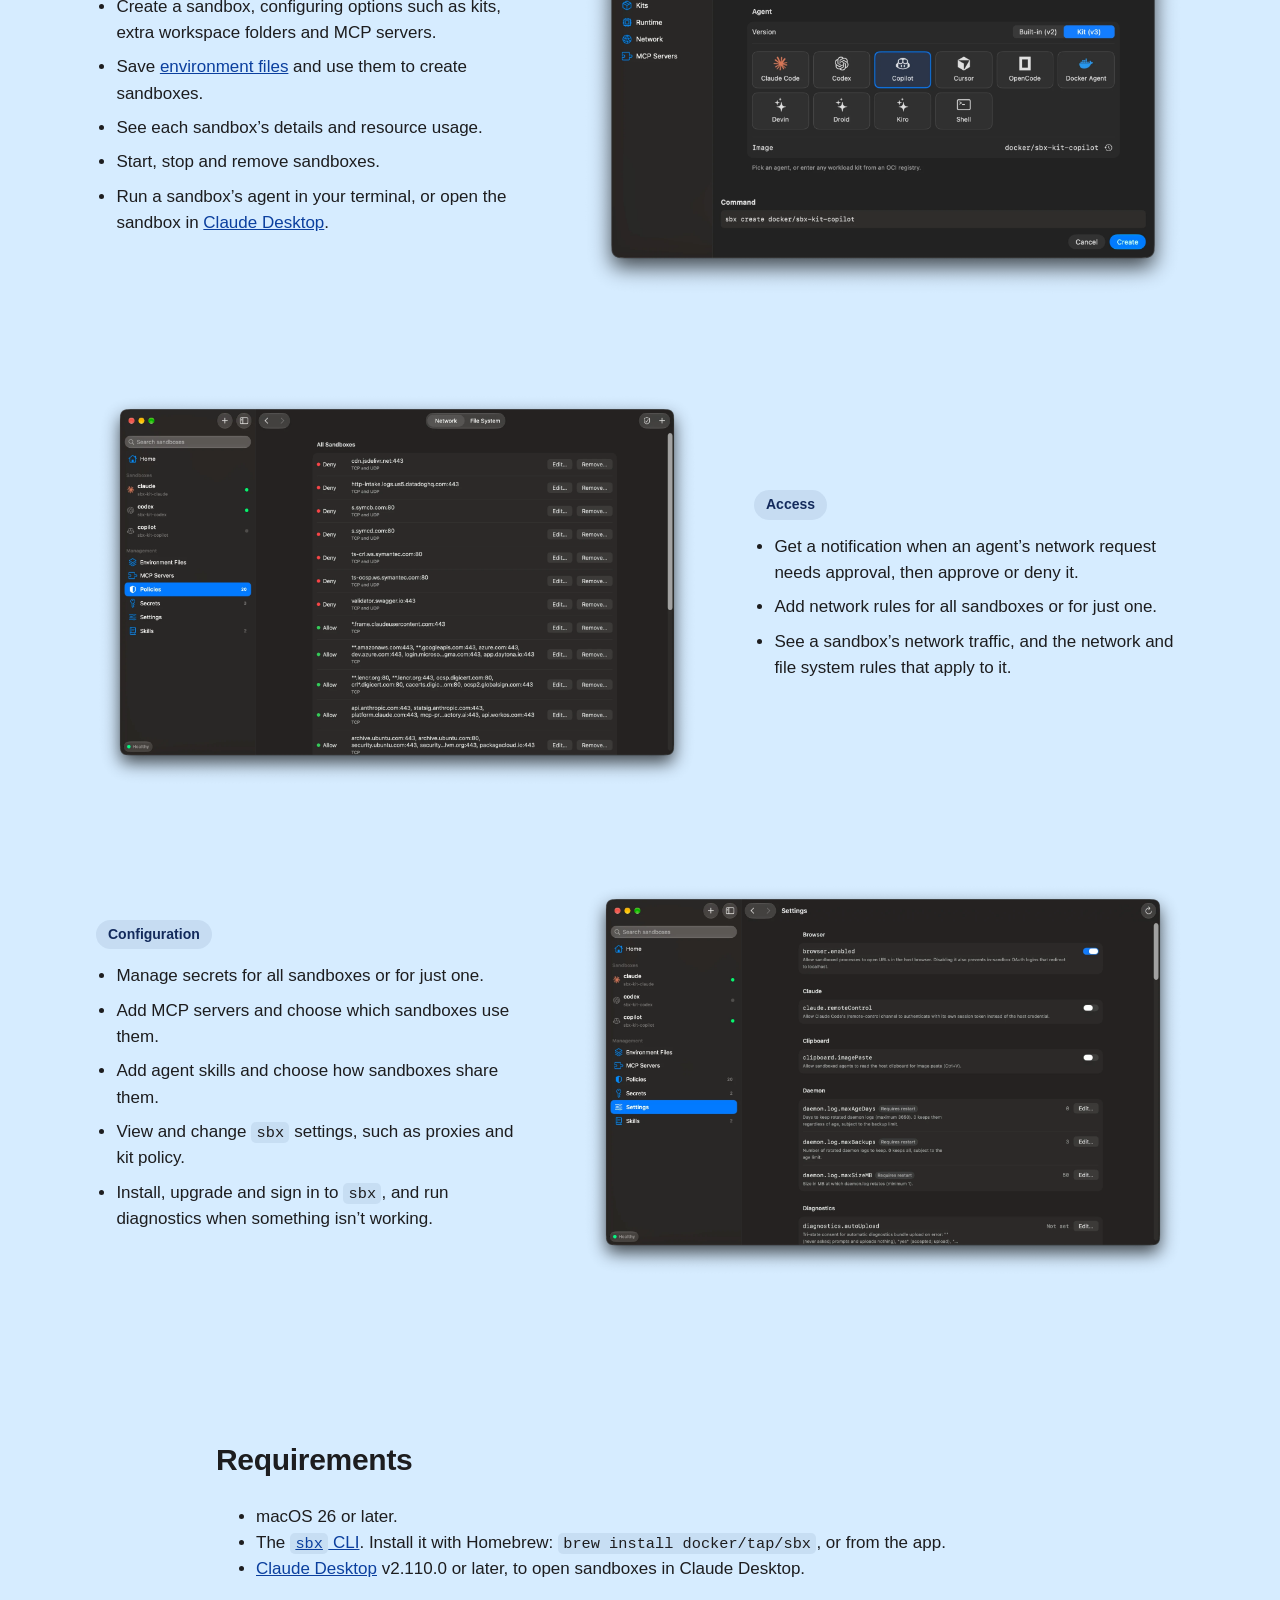
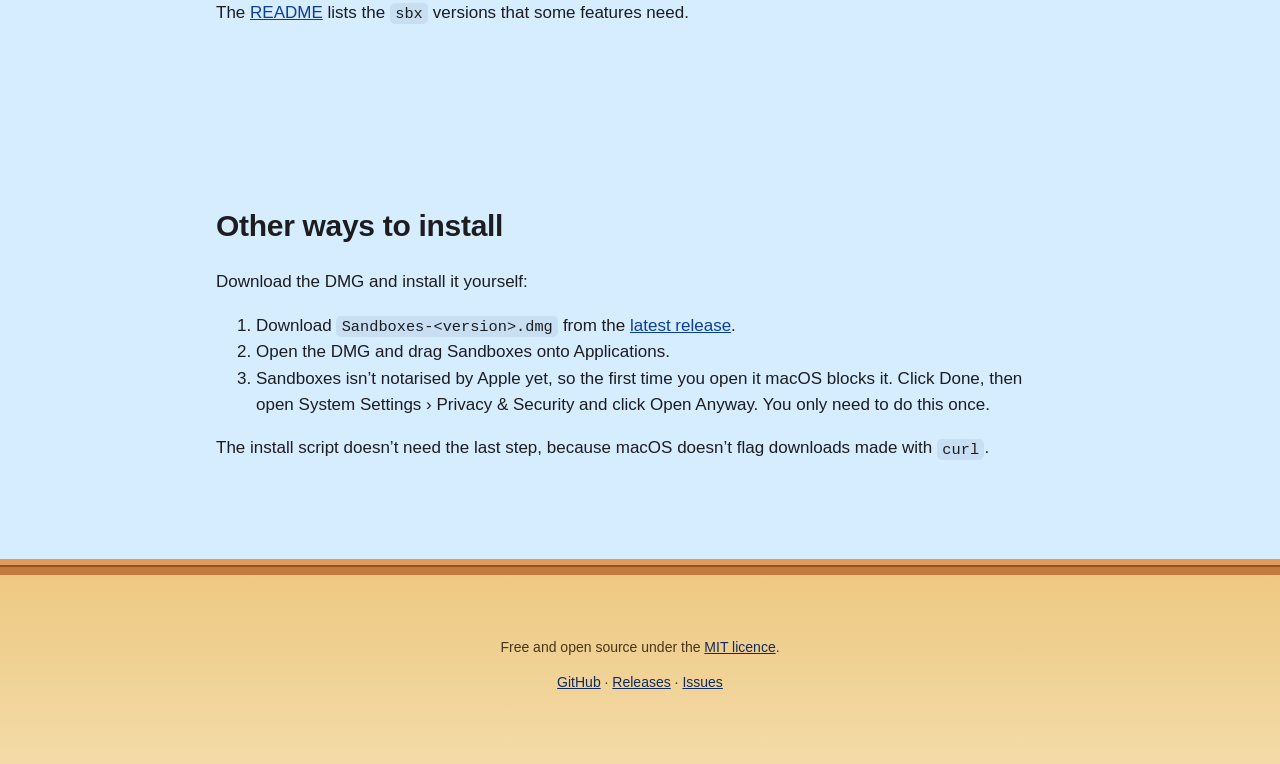
==== commit 0df2bc13: "Show Settings on the website and remove the placeholder windows Co-Authored-By: Claude Opus 5.5 <nor" ====
--- a/site/index.html
+++ b/site/index.html
@@ -90,13 +90,7 @@
               <li>Install, upgrade and sign in to <code>sbx</code>, and run diagnostics when something isn’t working.</li>
             </ul>
           </div>
-          <figure class="window" role="img" aria-label="Screenshot to come: MCP servers or Settings">
-            <div class="window-bar"><span class="lights" aria-hidden="true"><i></i><i></i><i></i></span></div>
-            <div class="window-body" aria-hidden="true">
-              <div class="window-sidebar"><i></i><i></i><i></i><i></i><i></i></div>
-              <div class="window-content"><b></b><i></i><i></i><i class="short"></i><span class="window-label">MCP servers or Settings</span></div>
-            </div>
-          </figure>
+          <img class="shot" src="screenshots/settings.webp" width="1000" height="655" alt="The Settings page, with sbx settings grouped into sections, switches to turn them on or off, values with Edit buttons, and badges on the ones that need a restart">
         </div>
       </div>
     </section>
--- a/site/style.css
+++ b/site/style.css
@@ -270,154 +270,17 @@
   margin-bottom: 8px;
 }
 
-/* A real window screenshot includes its own title bar and shadow. */
+/* A window screenshot includes its own title bar and shadow. */
 .shot {
   display: block;
   width: 100%;
   height: auto;
 }
 
-/* A placeholder drawn as a macOS window in dark mode, to match the
-   screenshots: a title bar with the window controls, a sidebar and a few
-   lines of content. */
-.window {
-  display: flex;
-  flex-direction: column;
-  aspect-ratio: 16 / 10;
-  margin: 0;
-  background: #1e1f24;
-  border: 1px solid rgb(0 0 0 / 0.5);
-  border-radius: 12px;
-  box-shadow: 0 24px 48px rgb(19 42 92 / 0.3), 0 2px 6px rgb(19 42 92 / 0.15), inset 0 0 0 1px rgb(255 255 255 / 0.08);
-  overflow: hidden;
-}
-
-.window-bar {
-  display: flex;
-  flex: none;
-  align-items: center;
-  height: 36px;
-  padding-left: 14px;
-  background: #2a2b31;
-  border-bottom: 1px solid rgb(0 0 0 / 0.4);
-}
-
-.lights {
-  display: flex;
-  gap: 8px;
-}
-
-.lights i {
-  width: 12px;
-  height: 12px;
-  border-radius: 50%;
-  background: #ff5f57;
-}
-
-.lights i:nth-child(2) {
-  background: #febc2e;
-}
-
-.lights i:nth-child(3) {
-  background: #28c840;
-}
-
-.window-body {
-  display: flex;
-  flex: 1;
-  min-height: 0;
-}
-
-.window-sidebar {
-  display: flex;
-  flex-direction: column;
-  gap: 12px;
-  width: 28%;
-  padding: 18px 14px;
-  background: #26272d;
-  border-right: 1px solid rgb(0 0 0 / 0.3);
-}
-
-.window-sidebar i,
-.window-content i,
-.window-content b {
-  display: block;
-  height: 10px;
-  border-radius: 5px;
-  background: rgb(255 255 255 / 0.12);
-}
-
-.window-sidebar i:nth-child(odd) {
-  width: 70%;
-}
-
-.window-sidebar i:nth-child(even) {
-  width: 88%;
-}
-
-.window-content {
-  position: relative;
-  display: flex;
-  flex: 1;
-  flex-direction: column;
-  gap: 14px;
-  padding: 22px;
-}
-
-.window-content b {
-  width: 45%;
-  height: 16px;
-  margin-bottom: 4px;
-  background: rgb(255 255 255 / 0.22);
-}
-
-.window-content i {
-  background: rgb(255 255 255 / 0.08);
-}
-
-.window-content i.short {
-  width: 60%;
-}
-
-/* The New Sandbox window's form: a label and a field on each row. */
-.form-row {
-  display: flex;
-  align-items: center;
-  gap: 14px;
-}
-
-.window-content .form-row i {
-  flex: none;
-  width: 22%;
-}
-
-.form-row u {
-  display: block;
-  flex: 1;
-  height: 24px;
-  border: 1px solid rgb(255 255 255 / 0.12);
-  border-radius: 6px;
-  background: rgb(255 255 255 / 0.06);
-}
-
-.form-row u.short {
-  flex: 0 0 40%;
-}
-
 /* The main window's screenshot, centred below the install command. */
 .main-shot {
   max-width: 1000px;
   margin: 64px auto 0;
-}
-
-.window-label {
-  position: absolute;
-  right: 0;
-  bottom: 18px;
-  left: 0;
-  color: #9a9ca6;
-  font-size: 13px;
-  text-align: center;
 }
 
 .copy {
@@ -503,7 +366,6 @@
   @media (prefers-reduced-motion: no-preference) {
     .features-title,
     .feature-text,
-    .feature > .window,
     .feature > .shot,
     #requirements .inner,
     #other-install .inner {
@@ -512,7 +374,6 @@
       animation-range: entry 10% cover 25%;
     }
 
-    .feature > .window,
     .feature > .shot {
       animation-range: entry 20% cover 32%;
     }
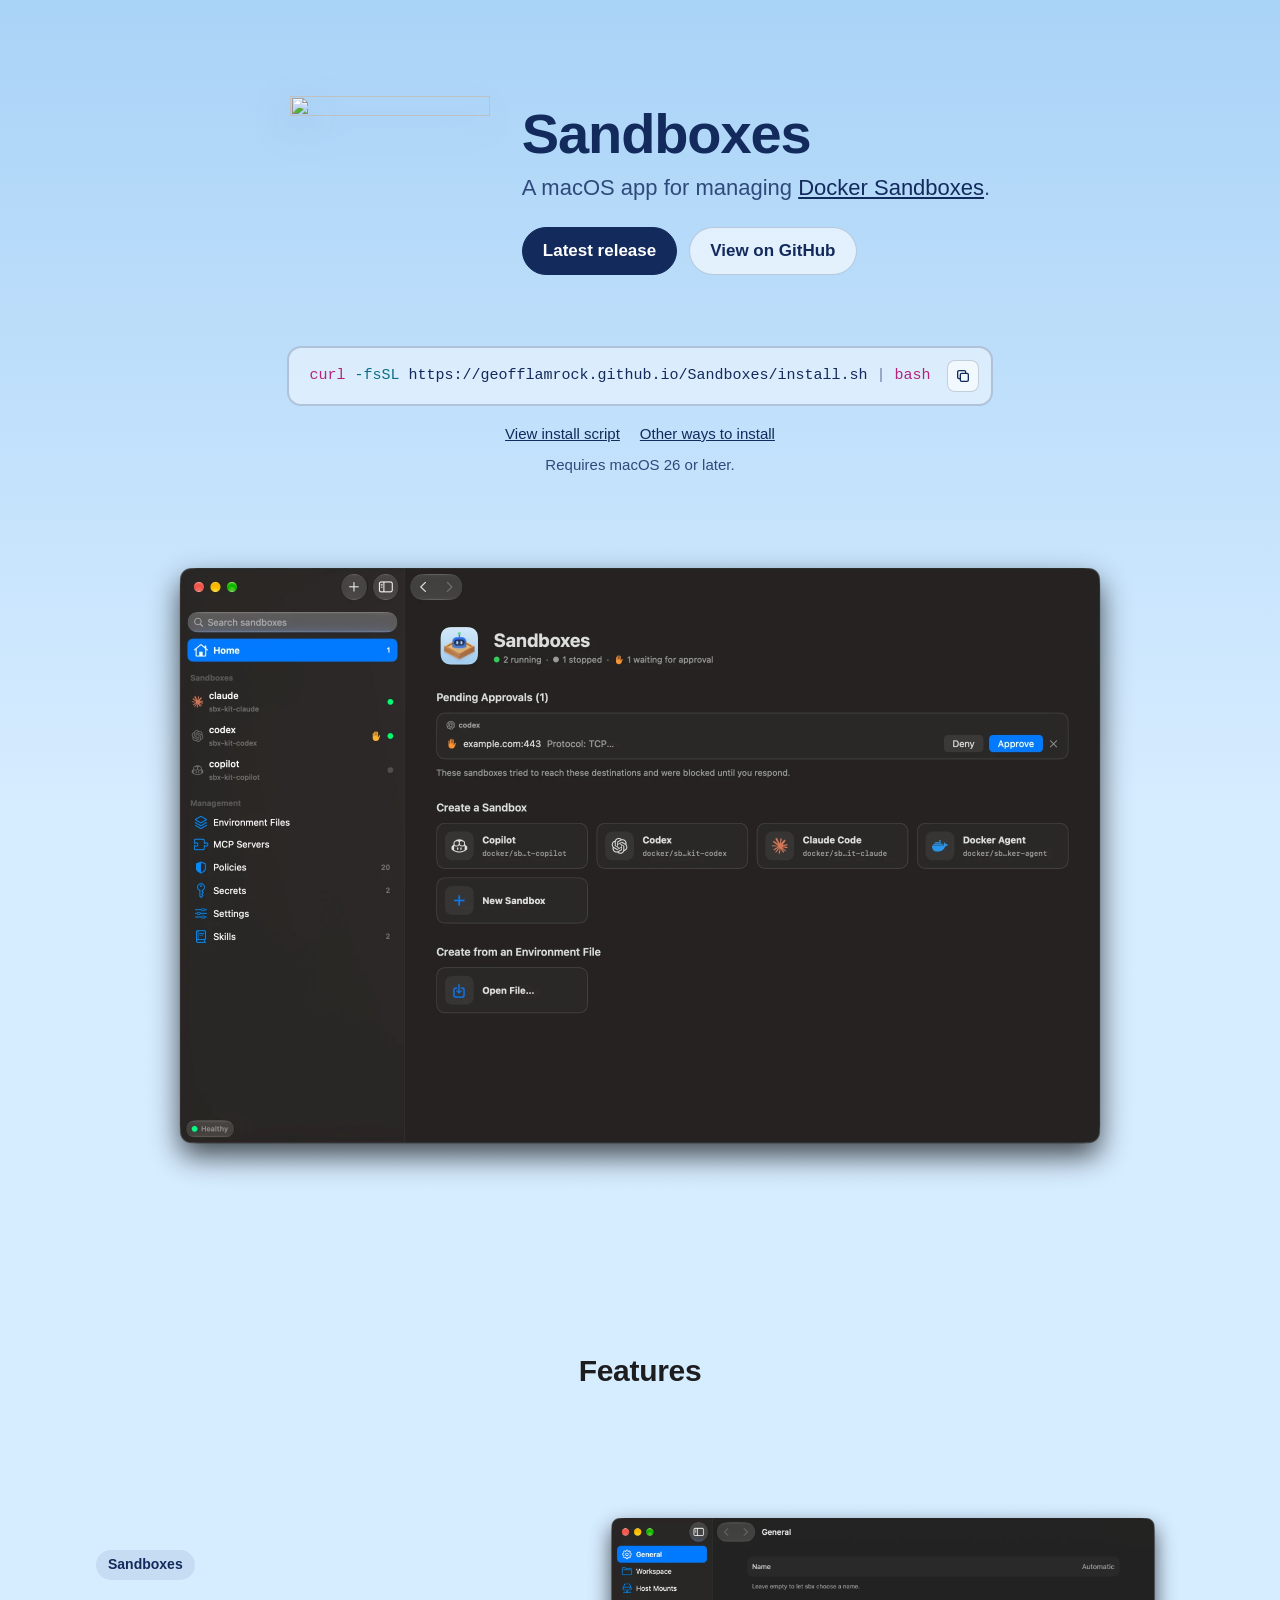
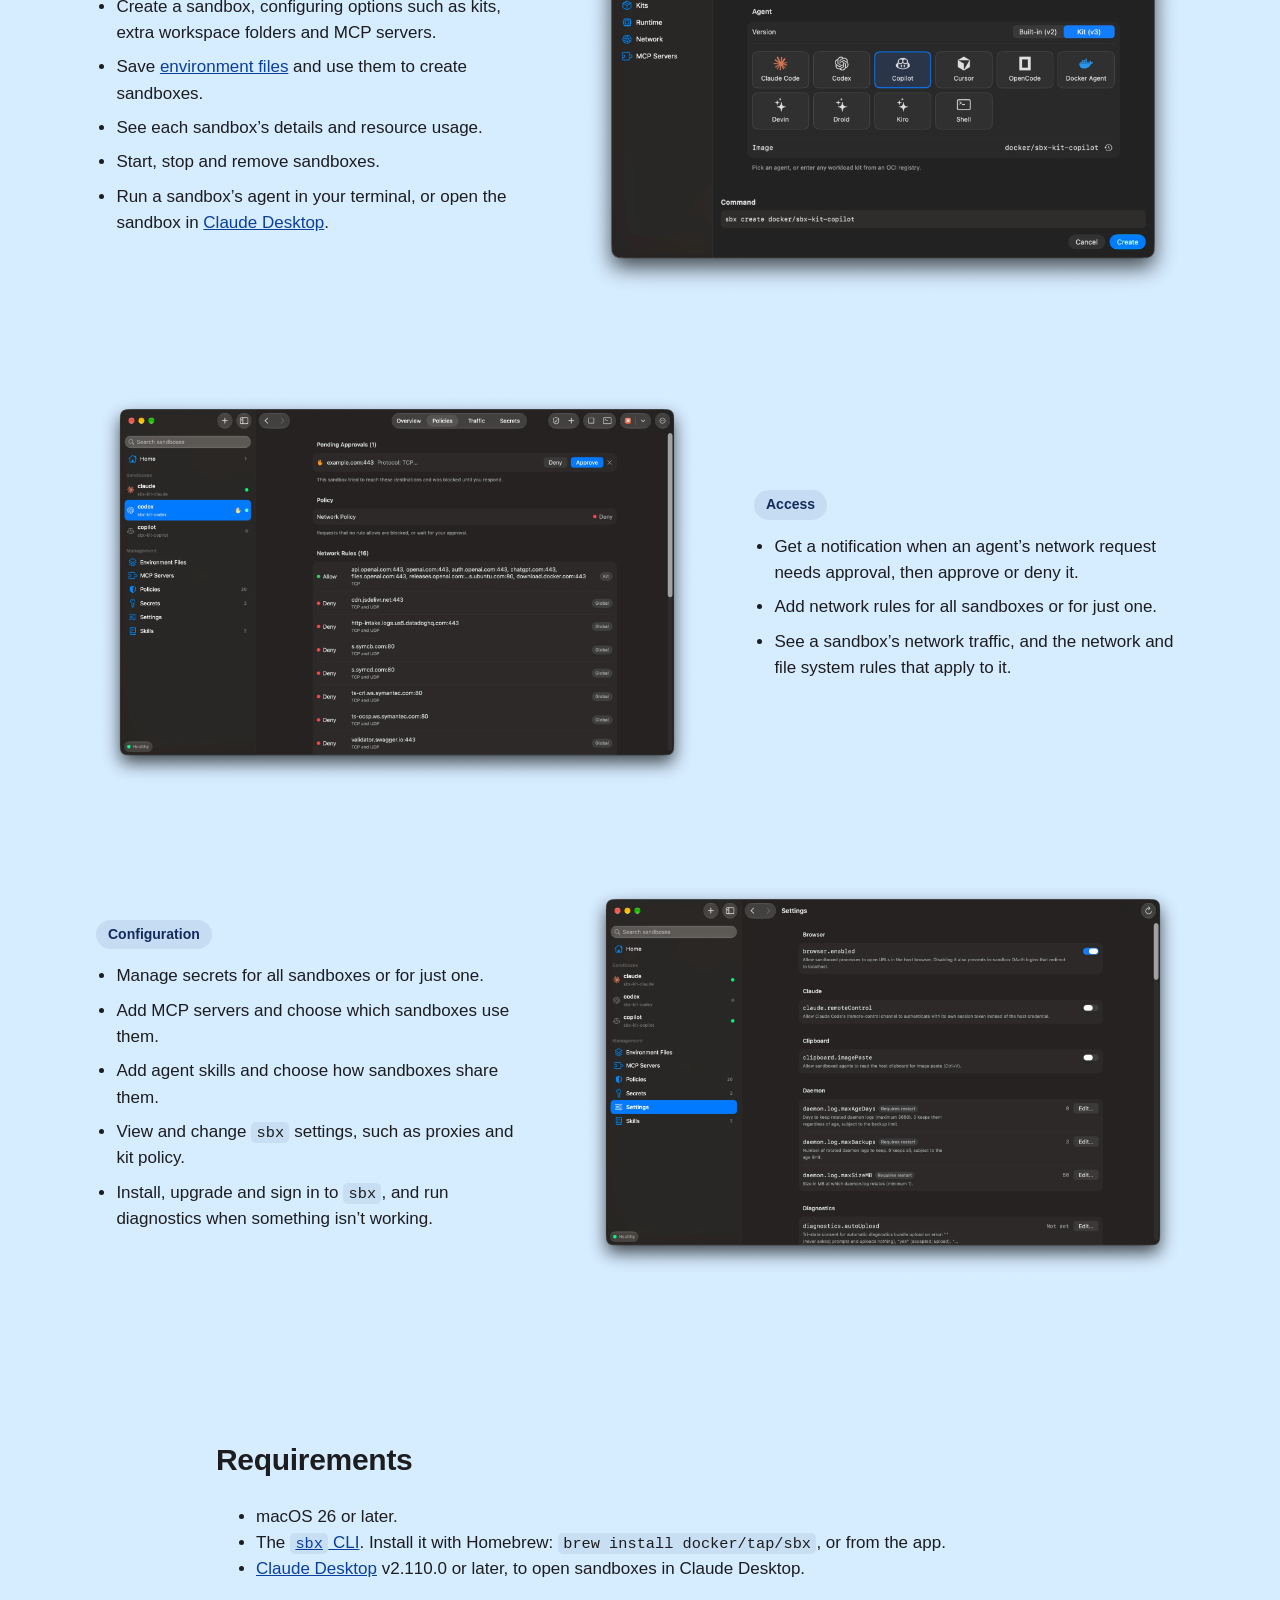
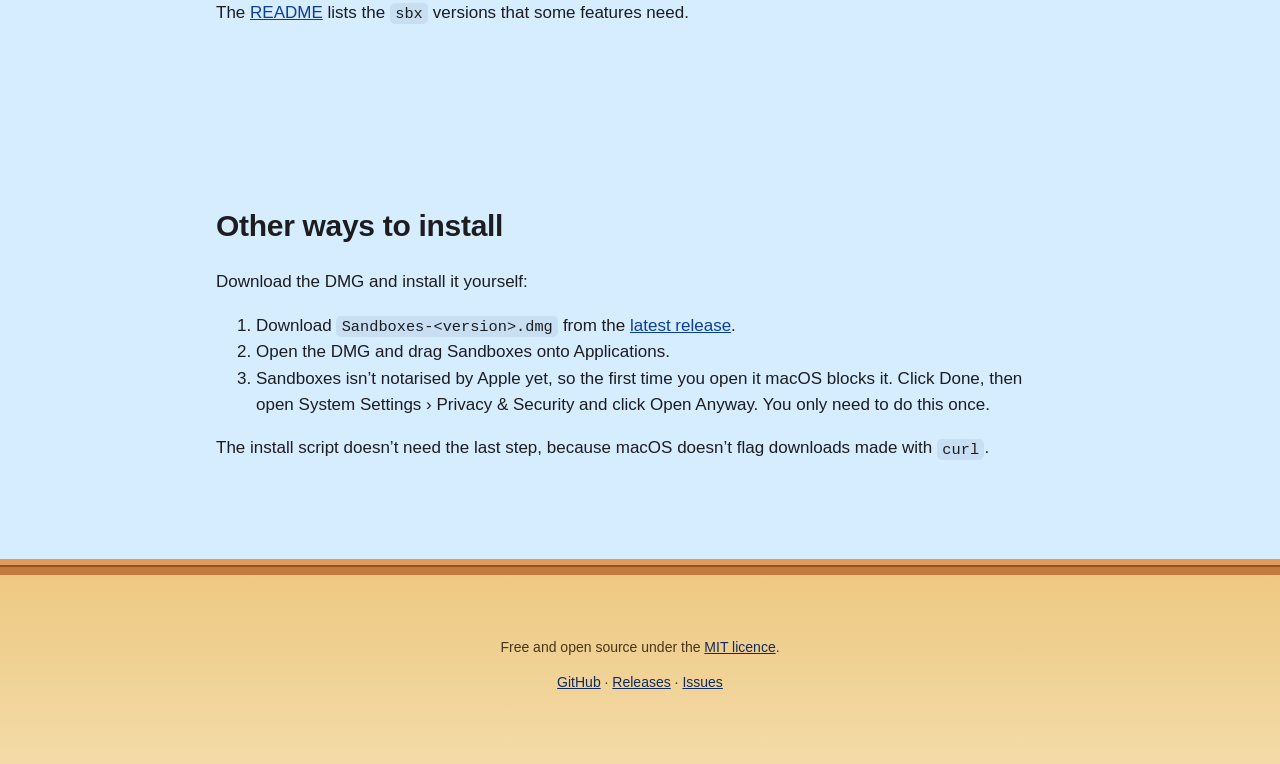
==== commit b607da23: "Show a pending approval and a sandbox's network rules on the website Co-Authored-By: Claude Opus 5.5" ====
--- a/site/index.html
+++ b/site/index.html
@@ -44,7 +44,7 @@
       <!-- Window screenshots (Shift-Command-4, then Space) keep their own title
            bar and shadow. Their width and height are in points, half the
            Retina capture's pixels. -->
-      <img class="shot main-shot" src="screenshots/main-window.webp" width="1000" height="655" alt="The Sandboxes main window, with three sandboxes in the sidebar, two of them running, and buttons to create a sandbox from an agent or an environment file">
+      <img class="shot main-shot" src="screenshots/main-window.webp" width="1000" height="655" alt="The Sandboxes main window, with a request from the codex sandbox to reach example.com waiting for approval, three sandboxes in the sidebar, and buttons to create a sandbox from an agent or an environment file">
     </div>
   </header>
 
@@ -76,7 +76,7 @@
               <li>See a sandbox’s network traffic, and the network and file system rules that apply to it.</li>
             </ul>
           </div>
-          <img class="shot" src="screenshots/network-policies.webp" width="1000" height="655" alt="The Policies page, listing network rules for all sandboxes, each allowing or denying a list of hosts, with buttons to edit or remove it">
+          <img class="shot" src="screenshots/network-policies.webp" width="1000" height="655" alt="A sandbox’s policies, with a pending request to approve or deny, its network policy, and the network rules that apply to it, each labelled as coming from its kit or from the global rules">
         </div>
 
         <div class="feature">
